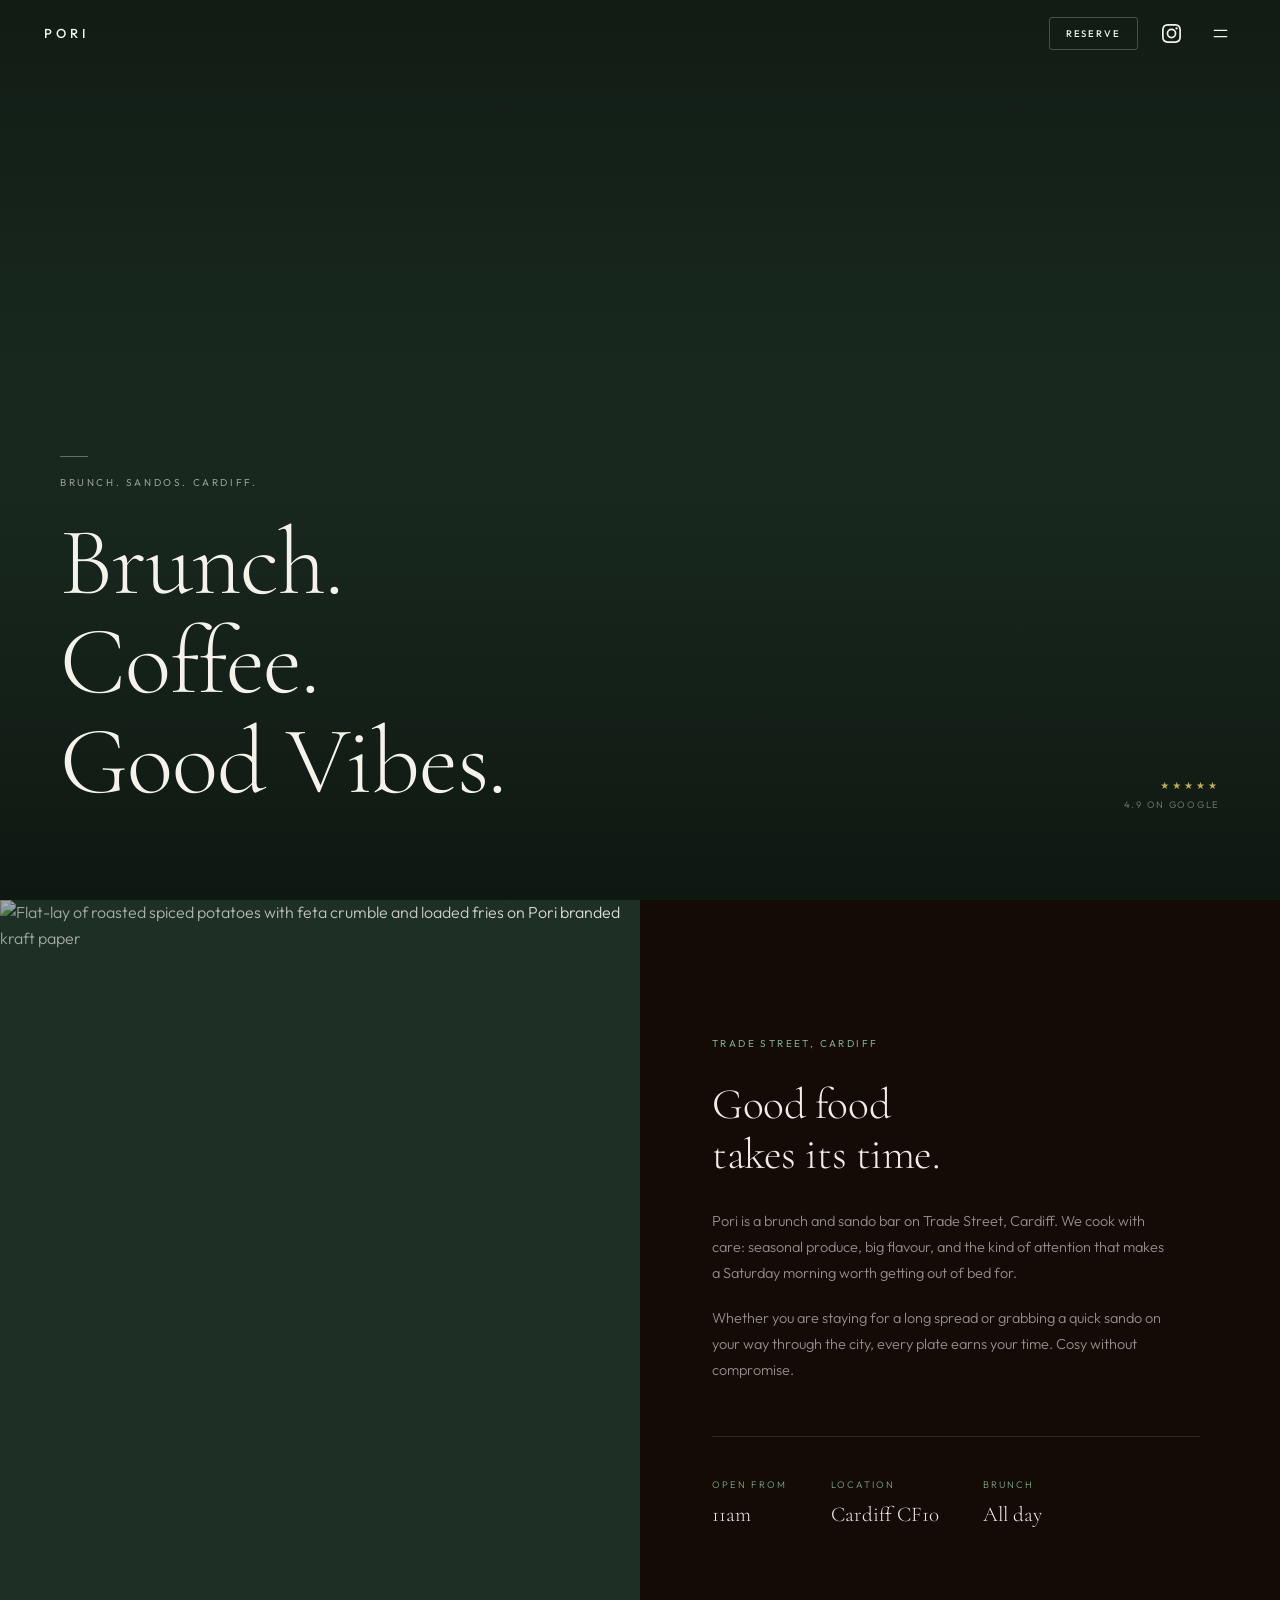
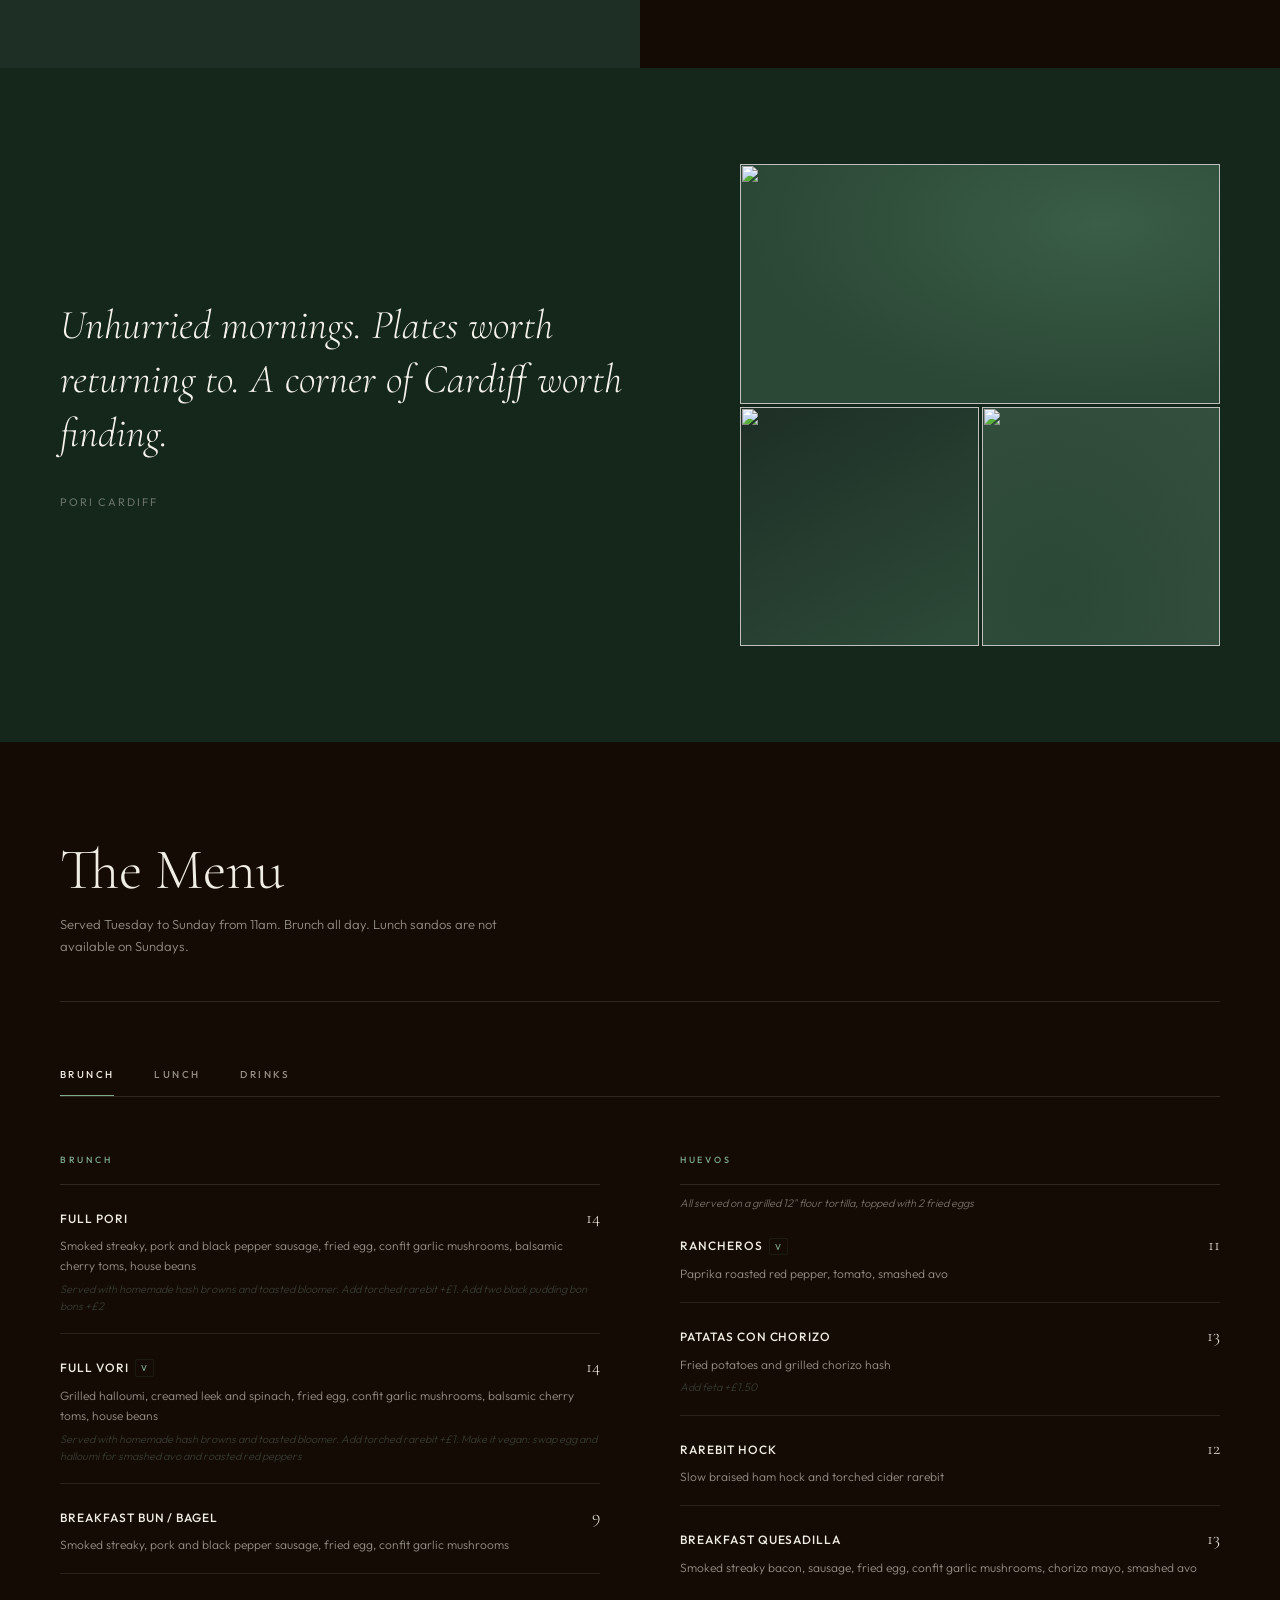
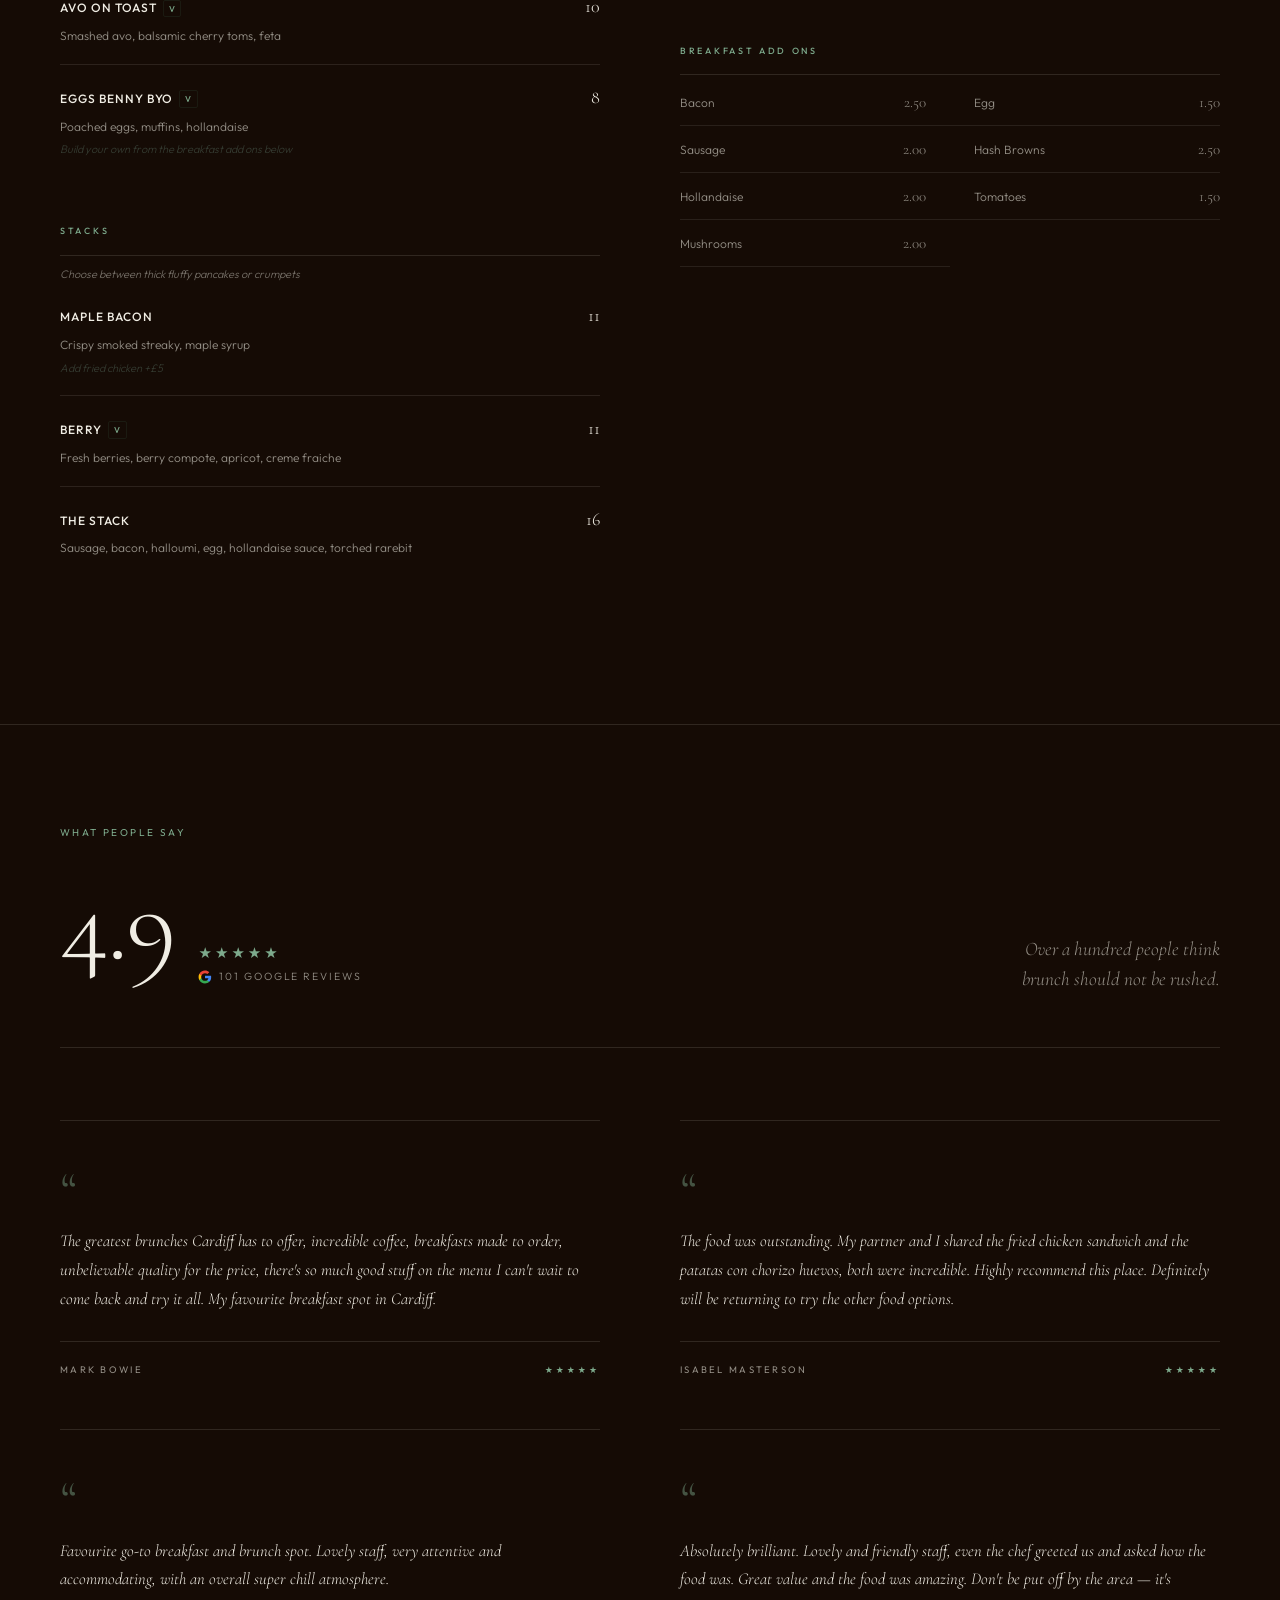
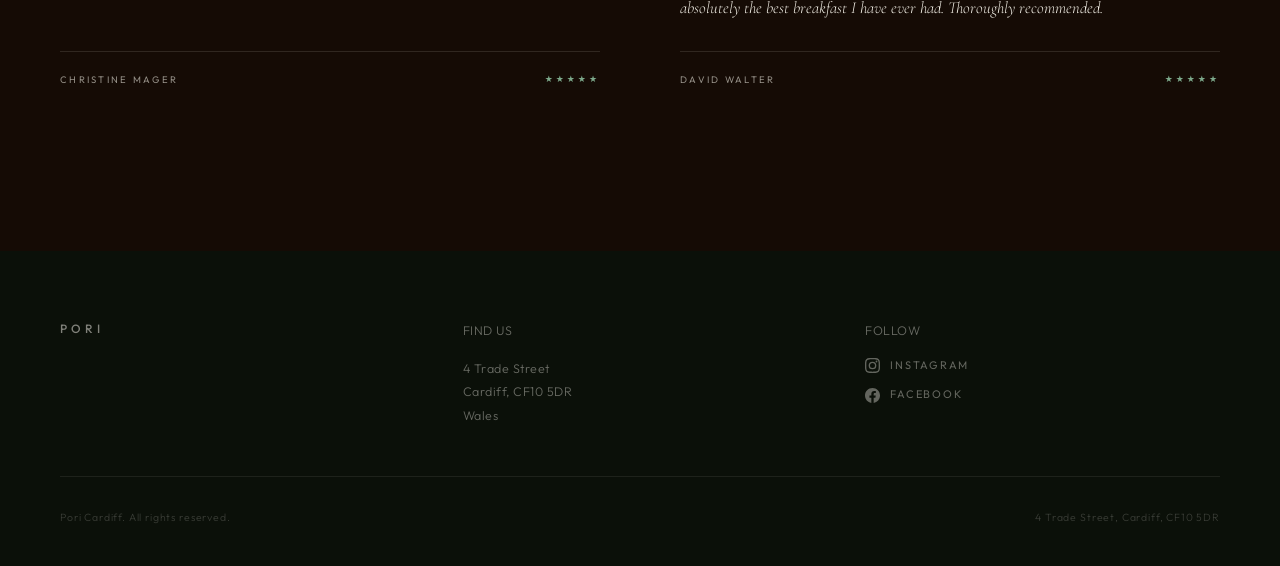
==== index.html @ 1eef8a24 "Add files via upload" ====
<!DOCTYPE html>
<html lang="en-GB">
<head>
  <meta charset="UTF-8">
  <meta name="viewport" content="width=device-width, initial-scale=1.0">
  <meta name="description" content="Pori Cardiff. Brunch and sando bar at 4 Trade Street, Cardiff. Open Tuesday to Sunday from 11am.">
  <title>Pori Cardiff</title>

  <link rel="preconnect" href="https://fonts.googleapis.com">
  <link rel="preconnect" href="https://fonts.gstatic.com" crossorigin>
  <link href="https://fonts.googleapis.com/css2?family=Cormorant+Garamond:ital,wght@0,300;0,400;0,500;1,300;1,400&family=Outfit:wght@300;400;500&display=swap" rel="stylesheet">

  <style>
    /* ====================================================
       DESIGN DIALS: VARIANCE=7 | MOTION=5 | DENSITY=3
       PALETTE: Forest family (deep sage green + bone off-white)
       SERIF: Cormorant Garamond — justified, brief explicitly
              requires elegant serif for heritage restaurant identity
       NO em-dashes anywhere on this page (skill rule 9.G)
    ==================================================== */

    :root {
      --c-bg:           #150b05;
      --c-bg-deeper:    #110804;
      --c-green-deep:   #1e2f26;
      --c-green-mid:    #7daa8c;
      --c-green-light:  #9ec0aa;
      --c-text:         #f0ede4;
      --c-text-muted:   rgba(240, 237, 228, 0.58);
      --c-off-white:    #f5f2eb;
      --c-border:       rgba(240, 237, 228, 0.12);

      --font-serif: 'Cormorant Garamond', 'Georgia', serif;
      --font-sans:  'Outfit', system-ui, sans-serif;

      --radius-sm: 3px;

      --ease-base: 0.45s cubic-bezier(0.25, 0.1, 0.25, 1);
      --ease-slow: 0.9s cubic-bezier(0.25, 0.1, 0.25, 1);
    }

    /* ====================================================
       RESET
    ==================================================== */
    *, *::before, *::after { box-sizing: border-box; margin: 0; padding: 0; }
    html { scroll-behavior: smooth; font-size: 16px; -webkit-text-size-adjust: 100%; }
    body {
      background-color: var(--c-bg);
      background-image:
        linear-gradient(rgba(10, 6, 3, 0.72), rgba(10, 6, 3, 0.72)),
        url('images/wood-bg-2.jpg');
      background-size: cover;
      background-attachment: fixed;
      background-position: center center;
      color: var(--c-text);
      font-family: var(--font-sans);
      font-weight: 300;
      line-height: 1.6;
      overflow-x: hidden;
    }
    img { display: block; max-width: 100%; height: auto; }
    a { text-decoration: none; }
    button { cursor: pointer; }

    /* ====================================================
       LOADING SCREEN
    ==================================================== */
    #loader {
      position: fixed;
      inset: 0;
      z-index: 9999;
      background: #080e0a;
      display: flex;
      flex-direction: column;
      align-items: center;
      justify-content: center;
      gap: 28px;
      transition: opacity 0.4s ease, visibility 0.4s ease;
    }
    #loader.out {
      opacity: 0;
      visibility: hidden;
      pointer-events: none;
    }
    .loader-wordmark {
      font-family: var(--font-sans);
      font-size: 11px;
      font-weight: 400;
      letter-spacing: 0.36em;
      text-transform: uppercase;
      color: rgba(245, 242, 235, 0.35);
    }
    /* Salt grinder loader */
    .loader-svg {
      width: 110px;
      height: 150px;
      overflow: visible;
    }
    #grinder-g {
      transform-origin: 28px 138px;
      animation: grinder-tilt 0.6s ease-in-out forwards;
    }
    @keyframes grinder-tilt {
      from { transform: rotate(0deg); }
      to   { transform: rotate(38deg); }
    }
    .grain { opacity: 0; }
    .g1 { animation: grain-fall 1.0s ease-in 0.55s forwards; }
    .g2 { animation: grain-fall 1.15s ease-in 0.68s forwards; }
    .g3 { animation: grain-fall 0.9s ease-in 0.62s forwards; }
    .g4 { animation: grain-fall 1.1s ease-in 0.76s forwards; }
    .g5 { animation: grain-fall 1.0s ease-in 0.72s forwards; }
    .g6 { animation: grain-fall 1.2s ease-in 0.64s forwards; }
    .g7 { animation: grain-fall 0.95s ease-in 0.80s forwards; }
    @keyframes grain-fall {
      0%   { opacity: 0;    transform: translateY(0); }
      18%  { opacity: 0.92; }
      75%  { opacity: 0.55; transform: translateY(54px); }
      100% { opacity: 0;    transform: translateY(70px); }
    }
    @media (prefers-reduced-motion: reduce) {
      #grinder-g { animation: none; }
      .grain { animation: none !important; }
    }

    /* ====================================================
       NAVIGATION
    ==================================================== */
    .nav {
      position: fixed;
      inset: 0 0 auto 0;
      z-index: 200;
      display: flex;
      align-items: center;
      justify-content: space-between;
      padding: 0 44px;
      height: 68px;
      transition: background var(--ease-base), border-color var(--ease-base);
      border-bottom: 1px solid transparent;
    }
    .nav.scrolled {
      background: rgba(14, 8, 3, 0.96);
      backdrop-filter: blur(14px);
      -webkit-backdrop-filter: blur(14px);
      border-bottom-color: rgba(240, 237, 228, 0.10);
    }
    .nav-logo img {
      height: 40px;
      width: auto;
    }
    .nav-logo-text {
      font-family: var(--font-sans);
      font-size: 13px;
      font-weight: 500;
      letter-spacing: 0.32em;
      text-transform: uppercase;
      color: var(--c-off-white);
      transition: color var(--ease-base);
      display: none;
    }
    .nav.scrolled .nav-logo-text { color: var(--c-text); }

    .nav-right {
      display: flex;
      align-items: center;
      gap: 18px;
    }

    /* Reserve link — hidden on hero, revealed on scroll */
    .nav-reserve-link {
      font-family: var(--font-sans);
      font-size: 9.5px;
      font-weight: 500;
      letter-spacing: 0.20em;
      text-transform: uppercase;
      color: var(--c-off-white);
      border: 1px solid rgba(240, 237, 228, 0.25);
      border-radius: var(--radius-sm);
      padding: 8px 16px;
      opacity: 0;
      pointer-events: none;
      transition: opacity var(--ease-base), background var(--ease-base);
      white-space: nowrap;
    }
    .nav.scrolled .nav-reserve-link {
      opacity: 1;
      pointer-events: auto;
    }
    .nav-reserve-link:hover { background: rgba(240, 237, 228, 0.08); }

    .nav-btn {
      background: none;
      border: none;
      padding: 6px;
      color: var(--c-off-white);
      display: flex;
      align-items: center;
      justify-content: center;
      transition: opacity var(--ease-base), color var(--ease-base);
      line-height: 1;
    }
    .nav.scrolled .nav-btn { color: var(--c-off-white); }
    .nav-btn:hover { opacity: 0.55; }
    .nav-btn svg {
      width: 19px;
      height: 19px;
      stroke: currentColor;
      fill: none;
      stroke-width: 1.4;
      stroke-linecap: round;
      stroke-linejoin: round;
    }
    .nav-btn.ig svg { stroke: none; fill: currentColor; }

    /* ====================================================
       HERO
    ==================================================== */
    .hero {
      position: relative;
      min-height: 100dvh;
      display: flex;
      align-items: flex-end;
      padding: 0 60px 88px;
      overflow: hidden;
    }
    .hero-bg {
      position: absolute;
      inset: 0;
      background-image: url('images/pori-quesadilla.jpg');
      background-size: cover;
      background-position: center 40%;
      background-repeat: no-repeat;
      background-color: #1a2a20;
    }
    .hero-bg::after {
      content: '';
      position: absolute;
      inset: 0;
      background:
        linear-gradient(to bottom,
          rgba(8, 14, 10, 0.52) 0%,
          rgba(8, 14, 10, 0.08) 40%,
          rgba(8, 14, 10, 0.08) 55%,
          rgba(8, 14, 10, 0.65) 100%
        );
    }
    .hero-content {
      position: relative;
      z-index: 2;
      max-width: 560px;
    }
    .hero-eyebrow {
      display: block;
      font-family: var(--font-sans);
      font-size: 10px;
      font-weight: 400;
      letter-spacing: 0.26em;
      text-transform: uppercase;
      color: rgba(245, 242, 235, 0.58);
      margin-bottom: 22px;
    }
    .hero-eyebrow::before {
      content: '';
      display: block;
      width: 28px;
      height: 1px;
      background: rgba(245, 242, 235, 0.35);
      margin-bottom: 18px;
    }
    .hero-headline {
      font-family: var(--font-serif);
      font-weight: 300;
      font-size: clamp(54px, 7.5vw, 96px);
      line-height: 1.04;
      letter-spacing: -0.01em;
      color: #f5f2eb;
    }

    /* Trust badge — bottom-right of hero, opposite the headline */
    .hero-trust {
      position: absolute;
      bottom: 88px;
      right: 60px;
      z-index: 2;
      text-align: right;
    }
    .hero-trust-stars {
      display: block;
      color: rgba(255, 220, 110, 0.75);
      font-size: 10px;
      letter-spacing: 3px;
      line-height: 1;
      margin-bottom: 6px;
    }
    .hero-trust-label {
      display: block;
      font-family: var(--font-sans);
      font-size: 9.5px;
      font-weight: 400;
      letter-spacing: 0.18em;
      text-transform: uppercase;
      color: rgba(245, 242, 235, 0.38);
    }

    /* ====================================================
       BRAND STORY
    ==================================================== */
    .story {
      display: grid;
      grid-template-columns: 1fr 1fr;
      min-height: 80vh;
    }
    .story-img-wrap {
      overflow: hidden;
      position: relative;
      background: var(--c-green-deep);
      min-height: 480px;
    }
    .story-img-wrap::after {
      content: '';
      position: absolute;
      inset: 0;
      background: linear-gradient(
        135deg,
        rgba(30, 47, 38, 0.40) 0%,
        transparent 55%,
        rgba(30, 47, 38, 0.15) 100%
      );
      pointer-events: none;
    }
    .story-img-wrap img {
      width: 100%;
      height: 100%;
      object-fit: cover;
      object-position: center;
      transition: transform 1.1s cubic-bezier(0.25, 0.1, 0.25, 1);
    }
    .story-img-wrap:hover img { transform: scale(1.03); }
    .story-text {
      display: flex;
      flex-direction: column;
      justify-content: center;
      padding: 80px 80px 80px 72px;
      background: transparent;
    }
    .eyebrow {
      font-family: var(--font-sans);
      font-size: 10px;
      font-weight: 400;
      letter-spacing: 0.24em;
      text-transform: uppercase;
      color: var(--c-green-mid);
      margin-bottom: 28px;
    }
    .story-heading {
      font-family: var(--font-serif);
      font-weight: 300;
      font-size: clamp(36px, 3.4vw, 52px);
      line-height: 1.14;
      letter-spacing: -0.01em;
      color: var(--c-text);
      margin-bottom: 28px;
    }
    .story-body {
      font-family: var(--font-sans);
      font-size: 14.5px;
      font-weight: 300;
      line-height: 1.82;
      color: var(--c-text-muted);
      max-width: 46ch;
    }
    .story-body + .story-body { margin-top: 18px; }
    .story-meta {
      display: flex;
      gap: 44px;
      margin-top: 52px;
      padding-top: 40px;
      border-top: 1px solid var(--c-border);
    }
    .meta-item { display: flex; flex-direction: column; gap: 6px; }
    .meta-label {
      font-family: var(--font-sans);
      font-size: 9.5px;
      letter-spacing: 0.22em;
      text-transform: uppercase;
      color: var(--c-green-mid);
    }
    .meta-value {
      font-family: var(--font-serif);
      font-size: 21px;
      font-weight: 300;
      color: var(--c-text);
    }

    /* ====================================================
       MANIFESTO STRIP
    ==================================================== */
    .manifesto {
      background-color: #1a2e22;
      background-image:
        linear-gradient(rgba(20, 38, 26, 0.86), rgba(20, 38, 26, 0.86)),
        url('images/wood-bg-3.jpg');
      background-size: cover;
      background-position: center;
      padding: 96px 60px;
      display: grid;
      grid-template-columns: 5fr 4fr;
      align-items: center;
      gap: 80px;
    }
    .manifesto-quote {
      font-family: var(--font-serif);
      font-weight: 300;
      font-style: italic;
      font-size: clamp(28px, 3.2vw, 46px);
      line-height: 1.32;
      color: var(--c-off-white);
      padding-bottom: 6px;
    }
    .manifesto-attr {
      margin-top: 28px;
      font-family: var(--font-sans);
      font-size: 11px;
      font-weight: 400;
      letter-spacing: 0.18em;
      text-transform: uppercase;
      color: rgba(245, 242, 235, 0.38);
    }
    .manifesto-tiles {
      display: grid;
      grid-template-columns: 1fr 1fr;
      grid-template-rows: auto auto;
      gap: 3px;
    }
    .tile { aspect-ratio: 1 / 1; overflow: hidden; }
    .tile:first-child { grid-column: 1 / -1; aspect-ratio: 2 / 1; }
    .tile-green-a { background: radial-gradient(ellipse at 75% 25%, #3a5e47 0%, #2b4735 70%); }
    .tile-green-b { background: linear-gradient(150deg, #1e2f26 0%, #2d4a38 100%); }
    .tile-green-c { background: radial-gradient(ellipse at 30% 80%, #2b4735 0%, #344f3d 100%); }
    .tile img { width: 100%; height: 100%; object-fit: cover; display: block; }

    /* ====================================================
       MENU SECTION
    ==================================================== */
    .menu-section {
      padding: 100px 60px;
      background: var(--c-bg);
    }
    .menu-inner {
      max-width: 1200px;
      margin: 0 auto;
    }
    .menu-top {
      margin-bottom: 52px;
      padding-bottom: 44px;
      border-bottom: 1px solid var(--c-border);
    }
    .menu-heading {
      font-family: var(--font-serif);
      font-weight: 300;
      font-size: clamp(40px, 4.5vw, 64px);
      line-height: 1.0;
      color: var(--c-text);
      margin-bottom: 14px;
    }
    .menu-sub {
      font-family: var(--font-sans);
      font-size: 13px;
      font-weight: 300;
      line-height: 1.7;
      color: var(--c-text-muted);
      max-width: 52ch;
    }

    /* Tab navigation */
    .menu-tabs {
      display: flex;
      gap: 0;
      border-bottom: 1px solid var(--c-border);
      margin-bottom: 56px;
      overflow-x: auto;
      -webkit-overflow-scrolling: touch;
    }
    .menu-tab {
      background: none;
      border: none;
      border-bottom: 2px solid transparent;
      margin-bottom: -1px;
      padding: 14px 0;
      margin-right: 40px;
      font-family: var(--font-sans);
      font-size: 10px;
      font-weight: 500;
      letter-spacing: 0.24em;
      text-transform: uppercase;
      color: var(--c-text-muted);
      cursor: pointer;
      transition: color 0.3s ease, border-color 0.3s ease;
      white-space: nowrap;
      flex-shrink: 0;
    }
    .menu-tab:hover { color: var(--c-text); }
    .menu-tab.active {
      color: var(--c-text);
      border-bottom-color: var(--c-green-mid);
    }
    .menu-panel { display: none; }
    .menu-panel.active { display: block; }

    /* Two-column layout for brunch and lunch panels */
    .menu-grid {
      display: grid;
      grid-template-columns: 1fr 1fr;
      gap: 0 80px;
    }

    /* Category block */
    .menu-cat { padding-bottom: 48px; }
    .menu-cat-label {
      font-family: var(--font-sans);
      font-size: 9px;
      font-weight: 500;
      letter-spacing: 0.30em;
      text-transform: uppercase;
      color: var(--c-green-mid);
      padding-bottom: 16px;
      border-bottom: 1px solid var(--c-border);
      display: block;
    }
    .menu-cat-note {
      font-family: var(--font-sans);
      font-size: 11px;
      font-weight: 300;
      font-style: italic;
      line-height: 1.6;
      color: var(--c-text-muted);
      margin-top: 10px;
      opacity: 0.75;
    }

    /* Individual menu item */
    .menu-item {
      padding: 18px 0;
      border-bottom: 1px solid rgba(240, 237, 228, 0.10);
    }
    .menu-item:last-child { border-bottom: none; }
    .menu-item-row {
      display: flex;
      justify-content: space-between;
      align-items: baseline;
      gap: 12px;
      margin-bottom: 5px;
    }
    .menu-item-name {
      font-family: var(--font-sans);
      font-size: 12px;
      font-weight: 500;
      letter-spacing: 0.08em;
      text-transform: uppercase;
      color: var(--c-text);
    }
    .menu-item-price {
      font-family: var(--font-serif);
      font-size: 18px;
      font-weight: 300;
      color: var(--c-text);
      flex-shrink: 0;
    }
    .menu-item-desc {
      font-family: var(--font-sans);
      font-size: 12px;
      font-weight: 300;
      line-height: 1.65;
      color: var(--c-text-muted);
    }
    .menu-item-note {
      margin-top: 5px;
      font-family: var(--font-sans);
      font-size: 11px;
      font-style: italic;
      color: rgba(74, 92, 80, 0.58);
      line-height: 1.55;
    }

    /* Dietary tags */
    .diet {
      display: inline-block;
      font-family: var(--font-sans);
      font-size: 8.5px;
      font-weight: 500;
      letter-spacing: 0.10em;
      text-transform: uppercase;
      color: var(--c-green-mid);
      border: 1px solid rgba(43, 71, 53, 0.28);
      border-radius: 2px;
      padding: 1px 5px;
      margin-left: 6px;
      vertical-align: middle;
      position: relative;
      top: -1px;
    }

    /* Add-ons grid */
    .addons-grid {
      display: grid;
      grid-template-columns: 1fr 1fr;
      gap: 0;
      padding-top: 4px;
    }
    .addon-row {
      display: flex;
      justify-content: space-between;
      align-items: baseline;
      padding: 11px 0;
      border-bottom: 1px solid rgba(240, 237, 228, 0.09);
      gap: 8px;
    }
    .addon-row:nth-child(odd) { padding-right: 24px; }
    .addon-row:nth-child(even) { padding-left: 24px; }
    .addon-name {
      font-family: var(--font-sans);
      font-size: 12px;
      font-weight: 300;
      color: var(--c-text-muted);
    }
    .addon-price {
      font-family: var(--font-serif);
      font-size: 15px;
      font-weight: 300;
      color: var(--c-text-muted);
      flex-shrink: 0;
    }

    /* Drinks grid: three columns */
    .drinks-grid {
      display: grid;
      grid-template-columns: 1fr 1fr 1fr;
      gap: 0 80px;
    }
    .drinks-cat { padding-bottom: 40px; }
    .drink-item {
      display: flex;
      justify-content: space-between;
      align-items: baseline;
      padding: 12px 0;
      border-bottom: 1px solid rgba(240, 237, 228, 0.09);
      gap: 8px;
    }
    .drink-item:last-child { border-bottom: none; }
    .drink-name {
      font-family: var(--font-sans);
      font-size: 13px;
      font-weight: 300;
      color: var(--c-text-muted);
    }
    .drink-price {
      font-family: var(--font-serif);
      font-size: 17px;
      font-weight: 300;
      color: var(--c-text);
      flex-shrink: 0;
    }

    /* ====================================================
       PRE-ORDER SECTION (FRONT-END DEMO ONLY)
       No backend, no payment. For design pitch only.
    ==================================================== */
    .preorder {
      padding: 100px 60px;
      background: var(--c-bg-deeper);
    }
    .preorder-inner {
      max-width: 1200px;
      margin: 0 auto;
    }
    .preorder-top {
      margin-bottom: 52px;
      padding-bottom: 44px;
      border-bottom: 1px solid var(--c-border);
    }
    .preorder-heading {
      font-family: var(--font-serif);
      font-weight: 300;
      font-size: clamp(36px, 4vw, 56px);
      line-height: 1.0;
      color: var(--c-text);
      margin-bottom: 12px;
    }
    .preorder-sub {
      font-family: var(--font-sans);
      font-size: 13px;
      font-weight: 300;
      line-height: 1.7;
      color: var(--c-text-muted);
      max-width: 52ch;
      margin-bottom: 8px;
    }
    .preorder-demo-tag {
      font-family: var(--font-sans);
      font-size: 9.5px;
      font-weight: 400;
      letter-spacing: 0.16em;
      text-transform: uppercase;
      color: rgba(240, 237, 228, 0.22);
    }

    .preorder-layout {
      display: grid;
      grid-template-columns: 1fr 320px;
      gap: 56px;
      align-items: start;
    }

    /* Pre-order item sections */
    .po-section { margin-bottom: 40px; }
    .po-section-label {
      font-family: var(--font-sans);
      font-size: 9px;
      font-weight: 500;
      letter-spacing: 0.30em;
      text-transform: uppercase;
      color: var(--c-green-mid);
      padding-bottom: 16px;
      border-bottom: 1px solid var(--c-border);
      display: block;
    }
    .po-grid {
      display: grid;
      grid-template-columns: 1fr 1fr;
    }
    .po-item {
      display: flex;
      align-items: center;
      justify-content: space-between;
      padding: 16px 0;
      border-bottom: 1px solid rgba(240, 237, 228, 0.10);
      gap: 14px;
    }
    .po-item:nth-child(odd) {
      padding-right: 28px;
      border-right: 1px solid rgba(240, 237, 228, 0.07);
    }
    .po-item:nth-child(even) { padding-left: 28px; }
    .po-item-info { flex: 1; min-width: 0; }
    .po-item-row {
      display: flex;
      align-items: baseline;
      justify-content: space-between;
      gap: 8px;
      margin-bottom: 3px;
    }
    .po-item-name {
      font-family: var(--font-sans);
      font-size: 11.5px;
      font-weight: 500;
      letter-spacing: 0.07em;
      text-transform: uppercase;
      color: var(--c-text);
    }
    .po-item-price {
      font-family: var(--font-serif);
      font-size: 17px;
      font-weight: 300;
      color: var(--c-text);
      flex-shrink: 0;
    }
    .po-item-desc {
      font-family: var(--font-sans);
      font-size: 11px;
      font-weight: 300;
      line-height: 1.55;
      color: var(--c-text-muted);
    }
    .po-btn-add {
      width: 30px;
      height: 30px;
      border-radius: 50%;
      border: 1.5px solid rgba(240, 237, 228, 0.28);
      background: none;
      display: flex;
      align-items: center;
      justify-content: center;
      font-family: var(--font-sans);
      font-size: 20px;
      font-weight: 300;
      color: var(--c-text-muted);
      cursor: pointer;
      flex-shrink: 0;
      transition: background var(--ease-base), border-color var(--ease-base), color var(--ease-base);
      line-height: 1;
      padding-bottom: 1px;
    }
    .po-btn-add:hover {
      background: var(--c-green-deep);
      border-color: var(--c-green-deep);
      color: var(--c-off-white);
    }
    .po-btn-add.has-qty {
      background: var(--c-green-deep);
      border-color: var(--c-green-deep);
      color: var(--c-off-white);
      font-size: 12px;
      font-weight: 500;
      padding-bottom: 0;
    }

    /* Order summary sidebar */
    .order-summary {
      position: sticky;
      top: 84px;
      background: var(--c-green-deep);
      border-radius: var(--radius-sm);
      padding: 32px 28px;
    }
    .order-title {
      font-family: var(--font-sans);
      font-size: 9.5px;
      font-weight: 500;
      letter-spacing: 0.24em;
      text-transform: uppercase;
      color: rgba(245, 242, 235, 0.38);
      margin-bottom: 22px;
    }
    .order-empty {
      font-family: var(--font-sans);
      font-size: 13px;
      font-weight: 300;
      color: rgba(245, 242, 235, 0.25);
      font-style: italic;
      padding: 20px 0;
      text-align: center;
    }
    .order-lines { min-height: 40px; }
    .order-line {
      display: flex;
      align-items: baseline;
      gap: 8px;
      padding: 10px 0;
      border-bottom: 1px solid rgba(245, 242, 235, 0.07);
    }
    .order-line-name {
      font-family: var(--font-sans);
      font-size: 11.5px;
      font-weight: 300;
      color: rgba(245, 242, 235, 0.65);
      flex: 1;
      overflow: hidden;
      text-overflow: ellipsis;
      white-space: nowrap;
    }
    .order-line-qty {
      font-family: var(--font-sans);
      font-size: 10.5px;
      font-weight: 300;
      color: rgba(245, 242, 235, 0.32);
      flex-shrink: 0;
    }
    .order-line-price {
      font-family: var(--font-serif);
      font-size: 16px;
      font-weight: 300;
      color: rgba(245, 242, 235, 0.65);
      flex-shrink: 0;
    }
    .order-line-remove {
      background: none;
      border: none;
      cursor: pointer;
      color: rgba(245, 242, 235, 0.20);
      font-size: 18px;
      font-weight: 300;
      line-height: 1;
      padding: 0;
      transition: color var(--ease-base);
      flex-shrink: 0;
    }
    .order-line-remove:hover { color: rgba(245, 242, 235, 0.50); }
    .order-total-row {
      display: flex;
      justify-content: space-between;
      align-items: baseline;
      padding: 18px 0 0;
      margin-top: 10px;
      border-top: 1px solid rgba(245, 242, 235, 0.12);
      font-family: var(--font-sans);
      font-size: 9.5px;
      font-weight: 500;
      letter-spacing: 0.20em;
      text-transform: uppercase;
      color: rgba(245, 242, 235, 0.40);
    }
    #order-total {
      font-family: var(--font-serif);
      font-size: 26px;
      font-weight: 300;
      letter-spacing: 0;
      text-transform: none;
      color: var(--c-off-white);
    }
    .po-form {
      margin-top: 20px;
      padding-top: 18px;
      border-top: 1px solid rgba(245, 242, 235, 0.12);
    }
    .po-f-group {
      margin-bottom: 12px;
    }
    .po-f-group:last-child { margin-bottom: 0; }
    .po-f-label {
      display: block;
      font-family: var(--font-sans);
      font-size: 8.5px;
      font-weight: 500;
      letter-spacing: 0.20em;
      text-transform: uppercase;
      color: rgba(245, 242, 235, 0.35);
      margin-bottom: 6px;
    }
    .po-f-input {
      width: 100%;
      box-sizing: border-box;
      background: rgba(245, 242, 235, 0.07);
      border: 1px solid rgba(245, 242, 235, 0.14);
      border-radius: 4px;
      padding: 10px 12px;
      font-family: var(--font-sans);
      font-size: 13px;
      font-weight: 300;
      color: rgba(245, 242, 235, 0.80);
      outline: none;
      transition: border-color var(--ease-base), background var(--ease-base);
    }
    .po-f-input::placeholder { color: rgba(245, 242, 235, 0.22); }
    .po-f-input:focus {
      border-color: rgba(245, 242, 235, 0.32);
      background: rgba(245, 242, 235, 0.11);
    }
    .btn-preorder {
      width: 100%;
      margin-top: 20px;
      background: var(--c-off-white);
      color: var(--c-green-deep);
      border: none;
      border-radius: var(--radius-sm);
      padding: 16px 24px;
      font-family: var(--font-sans);
      font-size: 10px;
      font-weight: 500;
      letter-spacing: 0.22em;
      text-transform: uppercase;
      transition: background var(--ease-base), opacity var(--ease-base);
    }
    .btn-preorder:disabled { opacity: 0.28; cursor: not-allowed; }
    .btn-preorder:not(:disabled):hover { background: #e6e3da; }
    .preorder-caveat {
      margin-top: 12px;
      font-family: var(--font-sans);
      font-size: 10px;
      color: rgba(245, 242, 235, 0.18);
      text-align: center;
      letter-spacing: 0.06em;
    }
    .order-confirm {
      padding: 12px 0;
    }
    .order-confirm-title {
      font-family: var(--font-serif);
      font-size: 30px;
      font-weight: 300;
      color: var(--c-off-white);
      line-height: 1.1;
      margin-bottom: 14px;
    }
    .order-confirm-body {
      font-family: var(--font-sans);
      font-size: 13px;
      font-weight: 300;
      line-height: 1.7;
      color: rgba(245, 242, 235, 0.42);
    }

    /* ====================================================
       RESERVE A TABLE (FRONT-END DEMO ONLY)
       Visual UI for pitch — no live booking backend.
    ==================================================== */
    .reserve {
      padding: 112px 60px;
      background: var(--c-green-deep);
      display: grid;
      grid-template-columns: 1fr 1fr;
      align-items: start;
      gap: 80px;
    }
    .reserve-header {
      position: sticky;
      top: 88px;
    }
    .reserve-eyebrow {
      font-family: var(--font-sans);
      font-size: 10px;
      font-weight: 400;
      letter-spacing: 0.24em;
      text-transform: uppercase;
      color: rgba(245, 242, 235, 0.38);
      margin-bottom: 22px;
    }
    .reserve-heading {
      font-family: var(--font-serif);
      font-weight: 300;
      font-size: clamp(36px, 4vw, 56px);
      line-height: 1.08;
      color: var(--c-off-white);
      margin-bottom: 22px;
    }
    .reserve-sub {
      font-family: var(--font-sans);
      font-size: 14px;
      font-weight: 300;
      line-height: 1.75;
      color: rgba(245, 242, 235, 0.50);
      max-width: 36ch;
    }
    .reserve-note {
      margin-top: 48px;
      padding-top: 36px;
      border-top: 1px solid rgba(245, 242, 235, 0.10);
    }
    .reserve-note p {
      font-family: var(--font-sans);
      font-size: 12px;
      line-height: 1.8;
      color: rgba(245, 242, 235, 0.35);
      letter-spacing: 0.03em;
    }
    .reserve-note a {
      color: rgba(245, 242, 235, 0.62);
      border-bottom: 1px solid rgba(245, 242, 235, 0.20);
      transition: color var(--ease-base), border-color var(--ease-base);
    }
    .reserve-note a:hover {
      color: var(--c-off-white);
      border-color: rgba(245, 242, 235, 0.45);
    }

    /* Booking form */
    .booking-form {
      background: rgba(245, 242, 235, 0.04);
      border: 1px solid rgba(245, 242, 235, 0.10);
      border-radius: var(--radius-sm);
      padding: 48px;
    }
    .f-group { margin-bottom: 24px; }
    .f-row { display: grid; grid-template-columns: 1fr 1fr; gap: 16px; }
    .f-label {
      display: block;
      font-family: var(--font-sans);
      font-size: 9.5px;
      font-weight: 400;
      letter-spacing: 0.22em;
      text-transform: uppercase;
      color: rgba(245, 242, 235, 0.48);
      margin-bottom: 9px;
    }
    .f-input,
    .f-select {
      width: 100%;
      background: rgba(245, 242, 235, 0.06);
      border: 1px solid rgba(245, 242, 235, 0.14);
      border-radius: var(--radius-sm);
      padding: 13px 15px;
      font-family: var(--font-sans);
      font-size: 14px;
      font-weight: 300;
      color: var(--c-off-white);
      outline: none;
      transition: border-color var(--ease-base), background var(--ease-base);
      -webkit-appearance: none;
      appearance: none;
    }
    .f-input::placeholder { color: rgba(245, 242, 235, 0.22); }
    .f-input:focus,
    .f-select:focus {
      border-color: rgba(245, 242, 235, 0.40);
      background: rgba(245, 242, 235, 0.09);
    }
    .f-select {
      background-image: url("data:image/svg+xml,%3Csvg xmlns='http://www.w3.org/2000/svg' viewBox='0 0 12 7'%3E%3Cpath d='M1 1l5 5 5-5' stroke='rgba(245,242,235,0.3)' stroke-width='1.4' fill='none' stroke-linecap='round' stroke-linejoin='round'/%3E%3C/svg%3E");
      background-repeat: no-repeat;
      background-position: right 15px center;
      background-size: 11px;
      padding-right: 38px;
      cursor: pointer;
    }
    .f-select option { background: var(--c-green-deep); color: var(--c-off-white); }
    .f-divider { height: 1px; background: rgba(245, 242, 235, 0.08); margin: 28px 0; }
    .btn-book {
      width: 100%;
      background: var(--c-off-white);
      color: var(--c-green-deep);
      border: none;
      border-radius: var(--radius-sm);
      padding: 17px 28px;
      font-family: var(--font-sans);
      font-size: 10.5px;
      font-weight: 500;
      letter-spacing: 0.22em;
      text-transform: uppercase;
      transition: background var(--ease-base);
    }
    .btn-book:hover { background: #e6e3da; }
    .form-caveat {
      margin-top: 14px;
      font-family: var(--font-sans);
      font-size: 10.5px;
      color: rgba(245, 242, 235, 0.25);
      text-align: center;
      letter-spacing: 0.06em;
    }

    /* ====================================================
       FOOTER
    ==================================================== */
    .footer {
      background: #0b1009;
      padding: 68px 60px 40px;
    }
    .footer-grid {
      display: grid;
      grid-template-columns: 1fr 1fr 1fr;
      gap: 48px;
      padding-bottom: 48px;
      border-bottom: 1px solid rgba(245, 242, 235, 0.08);
    }
    .footer-logo img { height: 48px; width: auto; opacity: 0.85; }
    .footer-logo-text {
      font-family: var(--font-sans);
      font-size: 12px;
      font-weight: 500;
      letter-spacing: 0.34em;
      text-transform: uppercase;
      color: rgba(245, 242, 235, 0.5);
      display: none;
    }
    .footer-col p,
    .footer-col address {
      font-family: var(--font-sans);
      font-size: 12.5px;
      font-weight: 300;
      font-style: normal;
      line-height: 1.9;
      letter-spacing: 0.04em;
      color: rgba(245, 242, 235, 0.40);
    }
    .footer-col-label {
      font-family: var(--font-sans);
      font-size: 9.5px;
      font-weight: 400;
      letter-spacing: 0.22em;
      text-transform: uppercase;
      color: rgba(245, 242, 235, 0.24);
      margin-bottom: 14px;
    }
    .footer-social-link {
      display: flex;
      align-items: center;
      gap: 10px;
      font-family: var(--font-sans);
      font-size: 11px;
      font-weight: 400;
      letter-spacing: 0.16em;
      text-transform: uppercase;
      color: rgba(245, 242, 235, 0.38);
      margin-bottom: 12px;
      transition: color var(--ease-base);
    }
    .footer-social-link:last-child { margin-bottom: 0; }
    .footer-social-link:hover { color: rgba(245, 242, 235, 0.70); }
    .footer-social-link svg { width: 15px; height: 15px; flex-shrink: 0; fill: currentColor; }
    .footer-base {
      display: flex;
      justify-content: space-between;
      align-items: center;
      padding-top: 32px;
      flex-wrap: wrap;
      gap: 12px;
    }
    .footer-base p {
      font-family: var(--font-sans);
      font-size: 10.5px;
      color: rgba(245, 242, 235, 0.20);
      letter-spacing: 0.08em;
    }

    /* ====================================================
       FADE-IN SCROLL ANIMATIONS
    ==================================================== */
    .fade-up {
      opacity: 0;
      transform: translateY(22px);
      transition: opacity 0.85s cubic-bezier(0.25, 0.1, 0.25, 1),
                  transform 0.85s cubic-bezier(0.25, 0.1, 0.25, 1);
    }
    .fade-up.d1 { transition-delay: 0.10s; }
    .fade-up.d2 { transition-delay: 0.20s; }
    .fade-up.d3 { transition-delay: 0.32s; }
    .fade-up.visible { opacity: 1; transform: translateY(0); }

    /* ====================================================
       RESPONSIVE
    ==================================================== */
    @media (max-width: 1024px) {
      .nav { padding: 0 28px; }
      .hero { padding: 0 40px 72px; }
      .hero-trust { right: 40px; bottom: 72px; }

      .story { grid-template-columns: 1fr; }
      .story-img-wrap { min-height: 56vw; }
      .story-text { padding: 64px 40px; }

      .manifesto { grid-template-columns: 1fr; gap: 52px; padding: 72px 40px; }
      .manifesto-tiles { max-width: 360px; }

      .menu-section { padding: 80px 40px; }
      .menu-grid { grid-template-columns: 1fr; gap: 0; }
      .drinks-grid { grid-template-columns: 1fr 1fr; gap: 0 48px; }

      .preorder { padding: 80px 40px; }
      .preorder-layout { grid-template-columns: 1fr; }
      .order-summary { position: static; }

      .reserve { grid-template-columns: 1fr; padding: 80px 40px; gap: 56px; }
      .reserve-header { position: static; }

      .reviews { padding: 80px 40px 88px; }
      .reviews-kicker { flex-direction: column; align-items: flex-start; gap: 32px; }
      .reviews-kicker-note { text-align: left; }
      .reviews-grid { column-gap: 48px; }

      .footer { padding: 56px 40px 32px; }
      .footer-grid { grid-template-columns: 1fr 1fr; }
    }

    @media (max-width: 640px) {
      .nav { padding: 0 20px; height: 58px; }
      .nav-logo img { height: 34px; }
      .nav-reserve-link { display: none; }

      .hero { padding: 0 24px 64px; }
      .hero-trust { display: none; }

      .story-text { padding: 48px 24px; }
      .story-meta { flex-wrap: wrap; gap: 28px; }

      .manifesto { padding: 56px 24px; }
      .manifesto-tiles { display: none; }

      .menu-section { padding: 56px 24px; }
      .menu-grid { grid-template-columns: 1fr; }
      .drinks-grid { grid-template-columns: 1fr; }
      .addons-grid { grid-template-columns: 1fr; }
      .addon-row:nth-child(odd),
      .addon-row:nth-child(even) { padding-left: 0; padding-right: 0; }

      .preorder { padding: 56px 24px; }
      .po-grid { grid-template-columns: 1fr; }
      .po-item:nth-child(odd),
      .po-item:nth-child(even) { padding-left: 0; padding-right: 0; border-right: none; }

      .reserve { padding: 64px 24px; gap: 44px; }
      .booking-form { padding: 28px 20px; }
      .f-row { grid-template-columns: 1fr; }

      .reviews { padding: 56px 24px 64px; }
      .reviews-kicker { margin-bottom: 48px; padding-bottom: 40px; }
      .reviews-grid { grid-template-columns: 1fr; column-gap: 0; }
      .review-card { padding: 40px 0; }

      .footer { padding: 44px 24px 28px; }
      .footer-grid { grid-template-columns: 1fr; gap: 36px; }
      .footer-base { flex-direction: column; align-items: flex-start; gap: 8px; }
    }

    /* ====================================================
       REVIEWS
    ==================================================== */
    .reviews {
      padding: 100px 60px 112px;
      border-top: 1px solid var(--c-border);
    }
    .reviews-inner { max-width: 1200px; margin: 0 auto; }
    .reviews-kicker {
      display: flex;
      align-items: flex-end;
      justify-content: space-between;
      gap: 48px;
      margin-bottom: 72px;
      padding-bottom: 52px;
      border-bottom: 1px solid var(--c-border);
    }
    .reviews-score-row {
      display: flex;
      align-items: baseline;
      gap: 24px;
      margin-top: 24px;
    }
    .reviews-big-num {
      font-family: var(--font-serif);
      font-size: clamp(72px, 8.5vw, 116px);
      font-weight: 300;
      line-height: 1;
      color: var(--c-text);
      letter-spacing: -0.02em;
    }
    .reviews-score-aside {
      display: flex;
      flex-direction: column;
      gap: 8px;
      padding-bottom: 10px;
    }
    .reviews-stars {
      font-size: 15px;
      letter-spacing: 3px;
      color: var(--c-green-mid);
      line-height: 1;
    }
    .reviews-google-tag {
      display: flex;
      align-items: center;
      gap: 7px;
    }
    .reviews-google-tag span {
      font-family: var(--font-sans);
      font-size: 10.5px;
      font-weight: 300;
      letter-spacing: 0.18em;
      text-transform: uppercase;
      color: var(--c-text-muted);
    }
    .reviews-kicker-note {
      font-family: var(--font-serif);
      font-style: italic;
      font-weight: 300;
      font-size: clamp(17px, 1.5vw, 22px);
      line-height: 1.6;
      color: var(--c-text-muted);
      max-width: 26ch;
      text-align: right;
    }
    .reviews-grid {
      display: grid;
      grid-template-columns: repeat(2, 1fr);
      column-gap: 80px;
    }
    .review-card {
      padding: 52px 0;
      border-top: 1px solid var(--c-border);
      display: flex;
      flex-direction: column;
    }
    .review-openmark {
      font-family: var(--font-serif);
      font-size: 52px;
      line-height: 0.7;
      color: var(--c-green-mid);
      opacity: 0.45;
      display: block;
      margin-bottom: 18px;
    }
    .review-quote {
      font-family: var(--font-serif);
      font-style: italic;
      font-size: clamp(15px, 1.3vw, 19px);
      font-weight: 300;
      line-height: 1.72;
      color: var(--c-text);
      flex: 1;
      margin-bottom: 28px;
    }
    .review-foot {
      display: flex;
      align-items: center;
      justify-content: space-between;
      padding-top: 20px;
      border-top: 1px solid var(--c-border);
      margin-top: auto;
    }
    .review-name {
      font-family: var(--font-sans);
      font-size: 9.5px;
      font-weight: 400;
      letter-spacing: 0.24em;
      text-transform: uppercase;
      color: var(--c-text-muted);
    }
    .review-card-stars {
      font-size: 9px;
      letter-spacing: 3px;
      color: var(--c-green-mid);
    }

    /* ====================================================
       FULL-SCREEN NAV OVERLAY
    ==================================================== */
    .nav-overlay {
      position: fixed;
      inset: 0;
      z-index: 8000;
      background-color: #0a0604;
      background-image:
        linear-gradient(rgba(8, 4, 2, 0.80), rgba(8, 4, 2, 0.80)),
        url('images/wood-bg-1.jpg');
      background-size: cover;
      background-position: center;
      display: flex;
      flex-direction: column;
      justify-content: center;
      padding: 80px 60px;
      opacity: 0;
      visibility: hidden;
      transition: opacity 0.5s cubic-bezier(0.25, 0.1, 0.25, 1),
                  visibility 0.5s cubic-bezier(0.25, 0.1, 0.25, 1);
    }
    .nav-overlay.open {
      opacity: 1;
      visibility: visible;
    }
    .nav-overlay-close {
      position: absolute;
      top: 24px;
      right: 36px;
      background: none;
      border: none;
      color: rgba(240, 237, 228, 0.35);
      font-size: 28px;
      font-weight: 200;
      line-height: 1;
      padding: 8px;
      cursor: pointer;
      transition: color var(--ease-base);
    }
    .nav-overlay-close:hover { color: rgba(240, 237, 228, 0.75); }
    .nav-overlay-links {
      display: flex;
      flex-direction: column;
      gap: 4px;
    }
    .nav-overlay-link {
      font-family: var(--font-serif);
      font-size: clamp(28px, 5vw, 68px);
      font-weight: 300;
      font-style: italic;
      color: rgba(240, 237, 228, 0.80);
      letter-spacing: -0.01em;
      line-height: 1.14;
      display: inline-block;
      transition: color 0.3s ease, transform 0.3s cubic-bezier(0.25, 0.1, 0.25, 1);
    }
    .nav-overlay-link:hover {
      color: #f0ede4;
      transform: translateX(14px);
    }
    .nav-overlay-link.current { color: rgba(240, 237, 228, 0.28); pointer-events: none; }
    .nav-overlay-foot {
      position: absolute;
      bottom: 44px;
      left: 60px;
      display: flex;
      gap: 28px;
      align-items: center;
    }
    .nav-overlay-foot-text {
      font-family: var(--font-sans);
      font-size: 10px;
      font-weight: 300;
      letter-spacing: 0.14em;
      color: rgba(240, 237, 228, 0.22);
    }
    .nav-overlay-foot-link {
      font-family: var(--font-sans);
      font-size: 10px;
      font-weight: 300;
      letter-spacing: 0.14em;
      color: rgba(240, 237, 228, 0.32);
      transition: color 0.3s ease;
    }
    .nav-overlay-foot-link:hover { color: rgba(240, 237, 228, 0.65); }

    /* ====================================================
       REDUCED MOTION
    ==================================================== */
    @media (prefers-reduced-motion: reduce) {
      #loader { display: none; }
      .fade-up { opacity: 1; transform: none; transition: none; }
      .story-img-wrap img { transition: none; }
      * { animation-duration: 0.01ms !important; animation-iteration-count: 1 !important; transition-duration: 0.01ms !important; }
    }
  </style>
  <link rel="stylesheet" href="chat.css">
</head>
<body>

  <!-- ========== LOADING SCREEN ========== -->
  <div id="loader" role="status" aria-label="Loading Pori Cardiff" aria-live="polite">
    <svg class="loader-svg" viewBox="0 0 110 150" xmlns="http://www.w3.org/2000/svg" aria-hidden="true" focusable="false">
      <g id="grinder-g">
        <!-- Cross handle at top -->
        <line x1="23" y1="44" x2="33" y2="44" stroke="rgba(245,242,235,0.85)" stroke-width="1.5" stroke-linecap="round"/>
        <line x1="28" y1="39" x2="28" y2="49" stroke="rgba(245,242,235,0.85)" stroke-width="1.5" stroke-linecap="round"/>
        <!-- Cap dome -->
        <path d="M 14 62 Q 14 49 28 46 Q 42 49 42 62" stroke="rgba(245,242,235,0.85)" stroke-width="1.5" fill="none" stroke-linecap="round"/>
        <!-- Cap sides -->
        <line x1="14" y1="62" x2="14" y2="70" stroke="rgba(245,242,235,0.85)" stroke-width="1.5" stroke-linecap="round"/>
        <line x1="42" y1="62" x2="42" y2="70" stroke="rgba(245,242,235,0.85)" stroke-width="1.5" stroke-linecap="round"/>
        <!-- Grinding mechanism flange -->
        <line x1="11" y1="70" x2="45" y2="70" stroke="rgba(245,242,235,0.85)" stroke-width="1.5" stroke-linecap="round"/>
        <!-- Body -->
        <line x1="14" y1="70" x2="14" y2="128" stroke="rgba(245,242,235,0.85)" stroke-width="1.5" stroke-linecap="round"/>
        <line x1="42" y1="70" x2="42" y2="128" stroke="rgba(245,242,235,0.85)" stroke-width="1.5" stroke-linecap="round"/>
        <!-- Mid detail line -->
        <line x1="14" y1="104" x2="42" y2="104" stroke="rgba(245,242,235,0.28)" stroke-width="1" stroke-linecap="round"/>
        <!-- Base shoulder and foot -->
        <path d="M 14 128 Q 11 133 10 138 L 46 138 Q 45 133 42 128" stroke="rgba(245,242,235,0.85)" stroke-width="1.5" fill="none" stroke-linecap="round" stroke-linejoin="round"/>
      </g>
      <!-- Salt grains appear near tilted cap area (~87,65) after tilt -->
      <circle class="grain g1" cx="86" cy="64" r="2.2" fill="rgba(245,242,235,0.9)"/>
      <circle class="grain g2" cx="80" cy="70" r="1.9" fill="rgba(245,242,235,0.9)"/>
      <circle class="grain g3" cx="89" cy="68" r="2.0" fill="rgba(245,242,235,0.9)"/>
      <circle class="grain g4" cx="84" cy="74" r="1.8" fill="rgba(245,242,235,0.9)"/>
      <circle class="grain g5" cx="77" cy="72" r="2.0" fill="rgba(245,242,235,0.9)"/>
      <circle class="grain g6" cx="88" cy="76" r="1.7" fill="rgba(245,242,235,0.9)"/>
      <circle class="grain g7" cx="82" cy="66" r="1.8" fill="rgba(245,242,235,0.9)"/>
    </svg>
    <span class="loader-wordmark">Pori Cardiff</span>
  </div>

  <!-- ========== NAVIGATION ========== -->
  <nav class="nav" id="site-nav" role="navigation" aria-label="Site navigation">
    <a href="#" class="nav-logo" aria-label="Pori Cardiff - return to top">
      <img src="images/pori-logo.png" alt="Pori Cardiff" width="40" height="40" id="nav-logo-img"
           onerror="this.style.display='none';document.getElementById('nav-logo-fallback').style.display='block'">
      <span class="nav-logo-text" id="nav-logo-fallback" aria-hidden="true">Pori</span>
    </a>
    <div class="nav-right">
      <a href="reserve.html" class="nav-reserve-link" id="nav-reserve-link">Reserve</a>
      <a href="https://www.instagram.com/pori.cardiff/"
         target="_blank" rel="noopener noreferrer"
         class="nav-btn ig" aria-label="Follow Pori Cardiff on Instagram">
        <svg viewBox="0 0 24 24" xmlns="http://www.w3.org/2000/svg" aria-hidden="true" focusable="false">
          <path d="M12 2.163c3.204 0 3.584.012 4.85.07 3.252.148 4.771 1.691 4.919 4.919.058 1.265.069 1.645.069 4.849 0 3.205-.012 3.584-.069 4.849-.149 3.225-1.664 4.771-4.919 4.919-1.266.058-1.644.07-4.85.07-3.204 0-3.584-.012-4.849-.07-3.26-.149-4.771-1.699-4.919-4.92-.058-1.265-.07-1.644-.07-4.849 0-3.204.013-3.583.07-4.849.149-3.227 1.664-4.771 4.919-4.919 1.266-.057 1.645-.069 4.849-.069zM12 0C8.741 0 8.333.014 7.053.072 2.695.272.273 2.69.073 7.052.014 8.333 0 8.741 0 12c0 3.259.014 3.668.072 4.948.2 4.358 2.618 6.78 6.98 6.98C8.333 23.986 8.741 24 12 24c3.259 0 3.668-.014 4.948-.072 4.354-.2 6.782-2.618 6.979-6.98.059-1.28.073-1.689.073-4.948 0-3.259-.014-3.667-.072-4.947-.196-4.354-2.617-6.78-6.979-6.98C15.668.014 15.259 0 12 0zm0 5.838a6.162 6.162 0 100 12.324 6.162 6.162 0 000-12.324zM12 16a4 4 0 110-8 4 4 0 010 8zm6.406-11.845a1.44 1.44 0 100 2.881 1.44 1.44 0 000-2.881z"/>
        </svg>
      </a>
      <button class="nav-btn" id="menu-btn" aria-label="Open menu" aria-expanded="false">
        <svg viewBox="0 0 24 24" xmlns="http://www.w3.org/2000/svg" aria-hidden="true" focusable="false">
          <line x1="4" y1="8" x2="20" y2="8"/>
          <line x1="4" y1="16" x2="20" y2="16"/>
        </svg>
      </button>
    </div>
  </nav>

  <!-- ========== NAV OVERLAY ========== -->
  <div class="nav-overlay" id="nav-overlay" role="dialog" aria-label="Site navigation" aria-hidden="true">
    <button class="nav-overlay-close" id="nav-overlay-close" aria-label="Close menu">&times;</button>
    <nav class="nav-overlay-links" aria-label="Pages">
      <a href="index.html"      class="nav-overlay-link current">Home</a>
      <a href="our-story.html"  class="nav-overlay-link">Our Story</a>
      <a href="gallery.html"    class="nav-overlay-link">Gallery</a>
      <a href="find-us.html"    class="nav-overlay-link">Find Us</a>
      <a href="contact.html"    class="nav-overlay-link">Contact</a>
      <a href="dietary.html"    class="nav-overlay-link">Dietary</a>
      <a href="reserve.html"    class="nav-overlay-link">Reserve</a>
      <a href="preorder.html"   class="nav-overlay-link">Pre-order</a>
    </nav>
    <div class="nav-overlay-foot">
      <span class="nav-overlay-foot-text">4 Trade Street, Cardiff CF10 5DR</span>
      <a href="https://www.instagram.com/pori.cardiff/" class="nav-overlay-foot-link" target="_blank" rel="noopener noreferrer">Instagram</a>
    </div>
  </div>

  <!-- ========== HERO ========== -->
  <section class="hero" aria-labelledby="hero-heading">
    <div class="hero-bg" role="img" aria-label="Overhead shot of a folded quesadilla with chipotle mayo drizzle, on a black plate with guacamole"></div>
    <div class="hero-content">
      <span class="hero-eyebrow">Brunch. Sandos. Cardiff.</span>
      <h1 class="hero-headline" id="hero-heading">
        Brunch.<br>Coffee.<br>Good Vibes.
      </h1>
    </div>
    <div class="hero-trust" aria-label="4.9 stars on Google">
      <span class="hero-trust-stars" aria-hidden="true">&#9733;&#9733;&#9733;&#9733;&#9733;</span>
      <span class="hero-trust-label">4.9 on Google</span>
    </div>
  </section>

  <!-- ========== BRAND STORY ========== -->
  <section class="story" aria-label="Our story">
    <div class="story-img-wrap fade-up">
      <img
        src="images/pori-spread.jpg"
        alt="Flat-lay of roasted spiced potatoes with feta crumble and loaded fries on Pori branded kraft paper"
        loading="lazy"
        width="900"
        height="1080"
        decoding="async"
      >
    </div>
    <div class="story-text">
      <p class="eyebrow fade-up">Trade Street, Cardiff</p>
      <h2 class="story-heading fade-up d1">
        Good food<br>takes its time.
      </h2>
      <p class="story-body fade-up d2">
        Pori is a brunch and sando bar on Trade Street, Cardiff. We cook with care: seasonal produce, big flavour, and the kind of attention that makes a Saturday morning worth getting out of bed for.
      </p>
      <p class="story-body fade-up d2">
        Whether you are staying for a long spread or grabbing a quick sando on your way through the city, every plate earns your time. Cosy without compromise.
      </p>
      <div class="story-meta fade-up d3">
        <div class="meta-item">
          <span class="meta-label">Open from</span>
          <span class="meta-value">11am</span>
        </div>
        <div class="meta-item">
          <span class="meta-label">Location</span>
          <span class="meta-value">Cardiff CF10</span>
        </div>
        <div class="meta-item">
          <span class="meta-label">Brunch</span>
          <span class="meta-value">All day</span>
        </div>
      </div>
    </div>
  </section>

  <!-- ========== MANIFESTO STRIP ========== -->
  <div class="manifesto" aria-hidden="false">
    <div>
      <p class="manifesto-quote fade-up">
        Unhurried mornings. Plates worth returning to. A corner of Cardiff worth finding.
      </p>
      <p class="manifesto-attr fade-up d1">Pori Cardiff</p>
    </div>
    <div class="manifesto-tiles fade-up d2" aria-hidden="true">
      <div class="tile tile-green-a"><img src="images/brekky1.png" alt="" loading="lazy" decoding="async"></div>
      <div class="tile tile-green-b"><img src="images/brekky2.png" alt="" loading="lazy" decoding="async"></div>
      <div class="tile tile-green-c"><img src="images/brekky3.png" alt="" loading="lazy" decoding="async"></div>
    </div>
  </div>

  <!-- ========== MENU ========== -->
  <section class="menu-section" id="menu" aria-labelledby="menu-main-heading">
    <div class="menu-inner">

      <div class="menu-top">
        <h2 class="menu-heading fade-up" id="menu-main-heading">The Menu</h2>
        <p class="menu-sub fade-up d1">Served Tuesday to Sunday from 11am. Brunch all day. Lunch sandos are not available on Sundays.</p>
      </div>

      <!-- Tab navigation -->
      <div class="menu-tabs" role="tablist" aria-label="Menu sections">
        <button class="menu-tab active" role="tab" aria-selected="true"
          aria-controls="tab-brunch" id="tab-btn-brunch" data-tab="brunch">Brunch</button>
        <button class="menu-tab" role="tab" aria-selected="false"
          aria-controls="tab-lunch" id="tab-btn-lunch" data-tab="lunch">Lunch</button>
        <button class="menu-tab" role="tab" aria-selected="false"
          aria-controls="tab-drinks" id="tab-btn-drinks" data-tab="drinks">Drinks</button>
      </div>

      <!-- BRUNCH TAB -->
      <div class="menu-panel active" id="tab-brunch" role="tabpanel" aria-labelledby="tab-btn-brunch">
        <div class="menu-grid">

          <!-- Left column: Brunch + Stacks -->
          <div>
            <div class="menu-cat">
              <span class="menu-cat-label">Brunch</span>
              <div class="menu-item">
                <div class="menu-item-row">
                  <span class="menu-item-name">Full Pori</span>
                  <span class="menu-item-price">14</span>
                </div>
                <p class="menu-item-desc">Smoked streaky, pork and black pepper sausage, fried egg, confit garlic mushrooms, balsamic cherry toms, house beans</p>
                <p class="menu-item-note">Served with homemade hash browns and toasted bloomer. Add torched rarebit +£1. Add two black pudding bon bons +£2</p>
              </div>
              <div class="menu-item">
                <div class="menu-item-row">
                  <span class="menu-item-name">Full Vori<span class="diet">v</span></span>
                  <span class="menu-item-price">14</span>
                </div>
                <p class="menu-item-desc">Grilled halloumi, creamed leek and spinach, fried egg, confit garlic mushrooms, balsamic cherry toms, house beans</p>
                <p class="menu-item-note">Served with homemade hash browns and toasted bloomer. Add torched rarebit +£1. Make it vegan: swap egg and halloumi for smashed avo and roasted red peppers</p>
              </div>
              <div class="menu-item">
                <div class="menu-item-row">
                  <span class="menu-item-name">Breakfast Bun / Bagel</span>
                  <span class="menu-item-price">9</span>
                </div>
                <p class="menu-item-desc">Smoked streaky, pork and black pepper sausage, fried egg, confit garlic mushrooms</p>
              </div>
              <div class="menu-item">
                <div class="menu-item-row">
                  <span class="menu-item-name">Avo on Toast<span class="diet">v</span></span>
                  <span class="menu-item-price">10</span>
                </div>
                <p class="menu-item-desc">Smashed avo, balsamic cherry toms, feta</p>
              </div>
              <div class="menu-item">
                <div class="menu-item-row">
                  <span class="menu-item-name">Eggs Benny BYO<span class="diet">v</span></span>
                  <span class="menu-item-price">8</span>
                </div>
                <p class="menu-item-desc">Poached eggs, muffins, hollandaise</p>
                <p class="menu-item-note">Build your own from the breakfast add ons below</p>
              </div>
            </div>

            <div class="menu-cat">
              <span class="menu-cat-label">Stacks</span>
              <p class="menu-cat-note">Choose between thick fluffy pancakes or crumpets</p>
              <div class="menu-item">
                <div class="menu-item-row">
                  <span class="menu-item-name">Maple Bacon</span>
                  <span class="menu-item-price">11</span>
                </div>
                <p class="menu-item-desc">Crispy smoked streaky, maple syrup</p>
                <p class="menu-item-note">Add fried chicken +£5</p>
              </div>
              <div class="menu-item">
                <div class="menu-item-row">
                  <span class="menu-item-name">Berry<span class="diet">v</span></span>
                  <span class="menu-item-price">11</span>
                </div>
                <p class="menu-item-desc">Fresh berries, berry compote, apricot, creme fraiche</p>
              </div>
              <div class="menu-item">
                <div class="menu-item-row">
                  <span class="menu-item-name">The Stack</span>
                  <span class="menu-item-price">16</span>
                </div>
                <p class="menu-item-desc">Sausage, bacon, halloumi, egg, hollandaise sauce, torched rarebit</p>
              </div>
            </div>
          </div>

          <!-- Right column: Huevos + Add Ons -->
          <div>
            <div class="menu-cat">
              <span class="menu-cat-label">Huevos</span>
              <p class="menu-cat-note">All served on a grilled 12" flour tortilla, topped with 2 fried eggs</p>
              <div class="menu-item">
                <div class="menu-item-row">
                  <span class="menu-item-name">Rancheros<span class="diet">v</span></span>
                  <span class="menu-item-price">11</span>
                </div>
                <p class="menu-item-desc">Paprika roasted red pepper, tomato, smashed avo</p>
              </div>
              <div class="menu-item">
                <div class="menu-item-row">
                  <span class="menu-item-name">Patatas con Chorizo</span>
                  <span class="menu-item-price">13</span>
                </div>
                <p class="menu-item-desc">Fried potatoes and grilled chorizo hash</p>
                <p class="menu-item-note">Add feta +£1.50</p>
              </div>
              <div class="menu-item">
                <div class="menu-item-row">
                  <span class="menu-item-name">Rarebit Hock</span>
                  <span class="menu-item-price">12</span>
                </div>
                <p class="menu-item-desc">Slow braised ham hock and torched cider rarebit</p>
              </div>
              <div class="menu-item">
                <div class="menu-item-row">
                  <span class="menu-item-name">Breakfast Quesadilla</span>
                  <span class="menu-item-price">13</span>
                </div>
                <p class="menu-item-desc">Smoked streaky bacon, sausage, fried egg, confit garlic mushrooms, chorizo mayo, smashed avo</p>
              </div>
            </div>

            <div class="menu-cat">
              <span class="menu-cat-label">Breakfast Add Ons</span>
              <div class="addons-grid">
                <div class="addon-row"><span class="addon-name">Bacon</span><span class="addon-price">2.50</span></div>
                <div class="addon-row"><span class="addon-name">Egg</span><span class="addon-price">1.50</span></div>
                <div class="addon-row"><span class="addon-name">Sausage</span><span class="addon-price">2.00</span></div>
                <div class="addon-row"><span class="addon-name">Hash Browns</span><span class="addon-price">2.50</span></div>
                <div class="addon-row"><span class="addon-name">Hollandaise</span><span class="addon-price">2.00</span></div>
                <div class="addon-row"><span class="addon-name">Tomatoes</span><span class="addon-price">1.50</span></div>
                <div class="addon-row"><span class="addon-name">Mushrooms</span><span class="addon-price">2.00</span></div>
              </div>
            </div>
          </div>

        </div>
      </div>

      <!-- LUNCH TAB -->
      <div class="menu-panel" id="tab-lunch" role="tabpanel" aria-labelledby="tab-btn-lunch">
        <div class="menu-grid">

          <!-- Left column: Sandos -->
          <div>
            <div class="menu-cat">
              <span class="menu-cat-label">Sandos</span>
              <p class="menu-cat-note">Not served on Sundays</p>
              <div class="menu-item">
                <div class="menu-item-row">
                  <span class="menu-item-name">Reuben</span>
                  <span class="menu-item-price">10</span>
                </div>
                <p class="menu-item-desc">Pastrami, torched Emmental, sauerkraut, pickles</p>
              </div>
              <div class="menu-item">
                <div class="menu-item-row">
                  <span class="menu-item-name">Steak</span>
                  <span class="menu-item-price">11</span>
                </div>
                <p class="menu-item-desc">Grilled bavette, caramelised onion chutney, gouda, rocket</p>
              </div>
              <div class="menu-item">
                <div class="menu-item-row">
                  <span class="menu-item-name">Fried Chicken</span>
                  <span class="menu-item-price">11</span>
                </div>
                <p class="menu-item-desc">Crispy chicken tenders, homemade aioli, mozzarella, shoestring fries, pepper gravy dipping pot</p>
              </div>
              <div class="menu-item">
                <div class="menu-item-row">
                  <span class="menu-item-name">Salmon</span>
                  <span class="menu-item-price">10</span>
                </div>
                <p class="menu-item-desc">Smoked salmon, pickled cucumber, lemon and caper creme fraiche</p>
              </div>
              <div class="menu-item">
                <div class="menu-item-row">
                  <span class="menu-item-name">Halloumi<span class="diet">v</span></span>
                  <span class="menu-item-price">9</span>
                </div>
                <p class="menu-item-desc">Grilled halloumi, creamy mushroom, leeks and spinach</p>
              </div>
              <div class="menu-item">
                <div class="menu-item-row">
                  <span class="menu-item-name">Red Pepper<span class="diet">vg</span></span>
                  <span class="menu-item-price">8</span>
                </div>
                <p class="menu-item-desc">Roasted red pepper, shoestring fries, pickled beetroot, smashed avo</p>
              </div>
              <div class="menu-item">
                <div class="menu-item-row">
                  <span class="menu-item-name">Ham and Cheese</span>
                  <span class="menu-item-price">10</span>
                </div>
                <p class="menu-item-desc">Pulled ham hock and cider rarebit toastie</p>
              </div>
            </div>
          </div>

          <!-- Right column: Sides -->
          <div>
            <div class="menu-cat">
              <span class="menu-cat-label">Sides</span>
              <div class="menu-item">
                <div class="menu-item-row">
                  <span class="menu-item-name">Fries<span class="diet">vg</span></span>
                  <span class="menu-item-price">3.50</span>
                </div>
                <p class="menu-item-desc">Slim cut and salted potato fries</p>
              </div>
              <div class="menu-item">
                <div class="menu-item-row">
                  <span class="menu-item-name">Chorizo and Cheese Loaded Fries</span>
                  <span class="menu-item-price">9</span>
                </div>
                <p class="menu-item-desc">Chorizo aioli, mozzarella, crispy bacon bits</p>
              </div>
              <div class="menu-item">
                <div class="menu-item-row">
                  <span class="menu-item-name">Rarebit and Gravy Loaded Fries</span>
                  <span class="menu-item-price">9</span>
                </div>
                <p class="menu-item-desc">Torched cider rarebit, crispy onion, pepper gravy</p>
              </div>
              <div class="menu-item">
                <div class="menu-item-row">
                  <span class="menu-item-name">Loaded Hash Browns<span class="diet">v</span></span>
                  <span class="menu-item-price">9</span>
                </div>
                <p class="menu-item-desc">Rancheros sauce, feta</p>
                <p class="menu-item-note">Add ham hock +£3</p>
              </div>
              <div class="menu-item">
                <div class="menu-item-row">
                  <span class="menu-item-name">Fried Chicken</span>
                  <span class="menu-item-price">9</span>
                </div>
                <p class="menu-item-desc">Buttermilk fried chicken pieces with chorizo aioli</p>
              </div>
              <div class="menu-item">
                <div class="menu-item-row">
                  <span class="menu-item-name">Mac N Cheese<span class="diet">v</span></span>
                  <span class="menu-item-price">7</span>
                </div>
                <p class="menu-item-desc">Macaroni in cheese sauce, homemade aioli and crispy onions</p>
                <p class="menu-item-note">Add chorizo +£2, add torched rarebit +£1</p>
              </div>
              <div class="menu-item">
                <div class="menu-item-row">
                  <span class="menu-item-name">Side Salad<span class="diet">vg</span></span>
                  <span class="menu-item-price">10</span>
                </div>
                <p class="menu-item-desc">Rocket spinach, cherry tomato, red onion vinaigrette</p>
              </div>
            </div>
          </div>

        </div>
      </div>

      <!-- DRINKS TAB -->
      <div class="menu-panel" id="tab-drinks" role="tabpanel" aria-labelledby="tab-btn-drinks">
        <div class="drinks-grid">

          <div class="drinks-cat">
            <span class="menu-cat-label" style="display:block;padding-bottom:16px;border-bottom:1px solid var(--c-border);margin-bottom:0;">Soft</span>
            <div class="drink-item"><span class="drink-name">Coke</span><span class="drink-price">3.50</span></div>
            <div class="drink-item"><span class="drink-name">Diet Coke</span><span class="drink-price">3.50</span></div>
            <div class="drink-item"><span class="drink-name">Sprite</span><span class="drink-price">3.50</span></div>
            <div class="drink-item"><span class="drink-name">Fanta</span><span class="drink-price">3.50</span></div>
            <div class="drink-item"><span class="drink-name">Apple Juice</span><span class="drink-price">2.50</span></div>
            <div class="drink-item"><span class="drink-name">Orange Juice</span><span class="drink-price">2.50</span></div>
            <div class="drink-item"><span class="drink-name">Cranberry Juice</span><span class="drink-price">2.50</span></div>
            <div class="drink-item"><span class="drink-name">Pineapple Juice</span><span class="drink-price">2.50</span></div>
          </div>

          <div class="drinks-cat">
            <span class="menu-cat-label" style="display:block;padding-bottom:16px;border-bottom:1px solid var(--c-border);margin-bottom:0;">Hot</span>
            <div class="drink-item"><span class="drink-name">Espresso</span><span class="drink-price">2.20</span></div>
            <div class="drink-item"><span class="drink-name">Americano</span><span class="drink-price">3.30</span></div>
            <div class="drink-item"><span class="drink-name">Flat White</span><span class="drink-price">3.50</span></div>
            <div class="drink-item"><span class="drink-name">Latte</span><span class="drink-price">3.70</span></div>
            <div class="drink-item"><span class="drink-name">Cappuccino</span><span class="drink-price">3.70</span></div>
            <div class="drink-item"><span class="drink-name">Iced Latte</span><span class="drink-price">3.90</span></div>
            <div class="drink-item"><span class="drink-name">Hot Chocolate</span><span class="drink-price">3.70</span></div>
            <div class="drink-item"><span class="drink-name">Mocha</span><span class="drink-price">4.00</span></div>
            <div class="drink-item"><span class="drink-name">Tea</span><span class="drink-price">2.50</span></div>
          </div>

          <div class="drinks-cat">
            <span class="menu-cat-label" style="display:block;padding-bottom:16px;border-bottom:1px solid var(--c-border);margin-bottom:0;">Alcohol</span>
            <div class="drink-item"><span class="drink-name">Madri</span><span class="drink-price">5.50</span></div>
            <div class="drink-item"><span class="drink-name">Pravha</span><span class="drink-price">5.50</span></div>
            <div class="drink-item"><span class="drink-name">Aspall</span><span class="drink-price">5.50</span></div>
            <div class="drink-item"><span class="drink-name">Guinness</span><span class="drink-price">5.80</span></div>
            <div class="drink-item"><span class="drink-name">Prosecco</span><span class="drink-price">8.00</span></div>
            <div class="drink-item"><span class="drink-name">Mimosa</span><span class="drink-price">8.00</span></div>
            <div class="drink-item"><span class="drink-name">Bloody Mary</span><span class="drink-price">9.00</span></div>
            <div class="drink-item"><span class="drink-name">Espresso Martini</span><span class="drink-price">9.00</span></div>
          </div>

        </div>
      </div>

    </div>
  </section>

  <!-- ========== REVIEWS ========== -->
  <section class="reviews" aria-labelledby="reviews-heading">
    <div class="reviews-inner">

      <div class="reviews-kicker fade-up">
        <div class="reviews-kicker-left">
          <p class="eyebrow" id="reviews-heading">What people say</p>
          <div class="reviews-score-row">
            <span class="reviews-big-num">4.9</span>
            <div class="reviews-score-aside">
              <span class="reviews-stars" aria-label="5 stars">★★★★★</span>
              <div class="reviews-google-tag">
                <svg width="14" height="14" viewBox="0 0 24 24" xmlns="http://www.w3.org/2000/svg" aria-hidden="true" focusable="false">
                  <path d="M22.56 12.25c0-.78-.07-1.53-.2-2.25H12v4.26h5.92c-.26 1.37-1.04 2.53-2.21 3.31v2.77h3.57c2.08-1.92 3.28-4.74 3.28-8.09z" fill="#4285F4"/>
                  <path d="M12 23c2.97 0 5.46-.98 7.28-2.66l-3.57-2.77c-.98.66-2.23 1.06-3.71 1.06-2.86 0-5.29-1.93-6.16-4.53H2.18v2.84C3.99 20.53 7.7 23 12 23z" fill="#34A853"/>
                  <path d="M5.84 14.09c-.22-.66-.35-1.36-.35-2.09s.13-1.43.35-2.09V7.07H2.18C1.43 8.55 1 10.22 1 12s.43 3.45 1.18 4.93l2.85-2.22.81-.62z" fill="#FBBC05"/>
                  <path d="M12 5.38c1.62 0 3.06.56 4.21 1.64l3.15-3.15C17.45 2.09 14.97 1 12 1 7.7 1 3.99 3.47 2.18 7.07l3.66 2.84c.87-2.6 3.3-4.53 6.16-4.53z" fill="#EA4335"/>
                </svg>
                <span>101 Google reviews</span>
              </div>
            </div>
          </div>
        </div>
        <p class="reviews-kicker-note">Over a hundred people think brunch should not be rushed.</p>
      </div>

      <div class="reviews-grid">

        <div class="review-card fade-up">
          <span class="review-openmark" aria-hidden="true">&ldquo;</span>
          <p class="review-quote">The greatest brunches Cardiff has to offer, incredible coffee, breakfasts made to order, unbelievable quality for the price, there's so much good stuff on the menu I can't wait to come back and try it all. My favourite breakfast spot in Cardiff.</p>
          <div class="review-foot">
            <span class="review-name">Mark Bowie</span>
            <span class="review-card-stars" aria-label="5 stars">★★★★★</span>
          </div>
        </div>

        <div class="review-card fade-up d1">
          <span class="review-openmark" aria-hidden="true">&ldquo;</span>
          <p class="review-quote">The food was outstanding. My partner and I shared the fried chicken sandwich and the patatas con chorizo huevos, both were incredible. Highly recommend this place. Definitely will be returning to try the other food options.</p>
          <div class="review-foot">
            <span class="review-name">Isabel Masterson</span>
            <span class="review-card-stars" aria-label="5 stars">★★★★★</span>
          </div>
        </div>

        <div class="review-card fade-up d2">
          <span class="review-openmark" aria-hidden="true">&ldquo;</span>
          <p class="review-quote">Favourite go-to breakfast and brunch spot. Lovely staff, very attentive and accommodating, with an overall super chill atmosphere.</p>
          <div class="review-foot">
            <span class="review-name">Christine Mager</span>
            <span class="review-card-stars" aria-label="5 stars">★★★★★</span>
          </div>
        </div>

        <div class="review-card fade-up d3">
          <span class="review-openmark" aria-hidden="true">&ldquo;</span>
          <p class="review-quote">Absolutely brilliant. Lovely and friendly staff, even the chef greeted us and asked how the food was. Great value and the food was amazing. Don't be put off by the area — it's absolutely the best breakfast I have ever had. Thoroughly recommended.</p>
          <div class="review-foot">
            <span class="review-name">David Walter</span>
            <span class="review-card-stars" aria-label="5 stars">★★★★★</span>
          </div>
        </div>

      </div>
    </div>
  </section>

  <!-- ========== FOOTER ========== -->
  <footer class="footer" role="contentinfo">
    <div class="footer-grid">

      <div class="footer-col">
        <div class="footer-logo">
          <a href="#" aria-label="Pori Cardiff">
            <img src="images/pori-logo.png" alt="Pori Cardiff" width="48" height="48" loading="lazy" id="footer-logo-img"
                 onerror="this.style.display='none';document.getElementById('footer-logo-fallback').style.display='block'">
            <span class="footer-logo-text" id="footer-logo-fallback">Pori</span>
          </a>
        </div>
      </div>

      <div class="footer-col">
        <p class="footer-col-label">Find us</p>
        <address>
          4 Trade Street<br>
          Cardiff, CF10 5DR<br>
          Wales
        </address>
      </div>

      <div class="footer-col">
        <p class="footer-col-label">Follow</p>
        <a class="footer-social-link"
           href="https://www.instagram.com/pori.cardiff/"
           target="_blank" rel="noopener noreferrer"
           aria-label="Pori Cardiff on Instagram">
          <svg viewBox="0 0 24 24" xmlns="http://www.w3.org/2000/svg" aria-hidden="true" focusable="false">
            <path d="M12 2.163c3.204 0 3.584.012 4.85.07 3.252.148 4.771 1.691 4.919 4.919.058 1.265.069 1.645.069 4.849 0 3.205-.012 3.584-.069 4.849-.149 3.225-1.664 4.771-4.919 4.919-1.266.058-1.644.07-4.85.07-3.204 0-3.584-.012-4.849-.07-3.26-.149-4.771-1.699-4.919-4.92-.058-1.265-.07-1.644-.07-4.849 0-3.204.013-3.583.07-4.849.149-3.227 1.664-4.771 4.919-4.919 1.266-.057 1.645-.069 4.849-.069zM12 0C8.741 0 8.333.014 7.053.072 2.695.272.273 2.69.073 7.052.014 8.333 0 8.741 0 12c0 3.259.014 3.668.072 4.948.2 4.358 2.618 6.78 6.98 6.98C8.333 23.986 8.741 24 12 24c3.259 0 3.668-.014 4.948-.072 4.354-.2 6.782-2.618 6.979-6.98.059-1.28.073-1.689.073-4.948 0-3.259-.014-3.667-.072-4.947-.196-4.354-2.617-6.78-6.979-6.98C15.668.014 15.259 0 12 0zm0 5.838a6.162 6.162 0 100 12.324 6.162 6.162 0 000-12.324zM12 16a4 4 0 110-8 4 4 0 010 8zm6.406-11.845a1.44 1.44 0 100 2.881 1.44 1.44 0 000-2.881z"/>
          </svg>
          Instagram
        </a>
        <a class="footer-social-link"
           href="https://www.facebook.com/p/Poricardiff-61583068355217/"
           target="_blank" rel="noopener noreferrer"
           aria-label="Pori Cardiff on Facebook">
          <svg viewBox="0 0 24 24" xmlns="http://www.w3.org/2000/svg" aria-hidden="true" focusable="false">
            <path d="M24 12.073c0-6.627-5.373-12-12-12s-12 5.373-12 12c0 5.99 4.388 10.954 10.125 11.854v-8.385H7.078v-3.47h3.047V9.43c0-3.007 1.792-4.669 4.533-4.669 1.312 0 2.686.235 2.686.235v2.953H15.83c-1.491 0-1.956.925-1.956 1.874v2.25h3.328l-.532 3.47h-2.796v8.385C19.612 23.027 24 18.062 24 12.073z"/>
          </svg>
          Facebook
        </a>
      </div>

    </div>
    <div class="footer-base">
      <p>Pori Cardiff. All rights reserved.</p>
      <p>4 Trade Street, Cardiff, CF10 5DR</p>
    </div>
  </footer>

  <script>
    (function () {
      'use strict';

      /* ------ LOADER ------ */
      function hideLoader() {
        var loader = document.getElementById('loader');
        if (!loader) return;
        loader.classList.add('out');
        setTimeout(function () { loader.remove(); }, 750);
      }
      if (document.readyState === 'complete') {
        setTimeout(hideLoader, 2000);
      } else {
        window.addEventListener('load', function () {
          setTimeout(hideLoader, 2000);
        });
      }

      /* ------ NAV SCROLL STATE (IntersectionObserver — no scroll listener) ------ */
      var nav  = document.getElementById('site-nav');
      var hero = document.querySelector('.hero');
      if (nav && hero && 'IntersectionObserver' in window) {
        var heroObs = new IntersectionObserver(function (entries) {
          entries.forEach(function (e) {
            if (e.isIntersecting) { nav.classList.remove('scrolled'); }
            else                  { nav.classList.add('scrolled'); }
          });
        }, { threshold: 0, rootMargin: '-68px 0px 0px 0px' });
        heroObs.observe(hero);
      }

      /* ------ NAV OVERLAY ------ */
      var menuBtn    = document.getElementById('menu-btn');
      var navOverlay = document.getElementById('nav-overlay');
      var closeBtn   = document.getElementById('nav-overlay-close');
      function openOverlay() {
        navOverlay.classList.add('open');
        navOverlay.setAttribute('aria-hidden', 'false');
        menuBtn.setAttribute('aria-expanded', 'true');
        var svg = menuBtn.querySelector('svg');
        if (svg) svg.innerHTML = '<line x1="5" y1="5" x2="19" y2="19"/><line x1="19" y1="5" x2="5" y2="19"/>';
        document.body.style.overflow = 'hidden';
      }
      function closeOverlay() {
        navOverlay.classList.remove('open');
        navOverlay.setAttribute('aria-hidden', 'true');
        menuBtn.setAttribute('aria-expanded', 'false');
        var svg = menuBtn.querySelector('svg');
        if (svg) svg.innerHTML = '<line x1="4" y1="8" x2="20" y2="8"/><line x1="4" y1="16" x2="20" y2="16"/>';
        document.body.style.overflow = '';
      }
      if (menuBtn && navOverlay) {
        menuBtn.addEventListener('click', function () {
          navOverlay.classList.contains('open') ? closeOverlay() : openOverlay();
        });
        if (closeBtn) closeBtn.addEventListener('click', closeOverlay);
        document.addEventListener('keydown', function (e) {
          if (e.key === 'Escape' && navOverlay.classList.contains('open')) closeOverlay();
        });
      }

      /* ------ FADE-UP SCROLL ANIMATIONS (IntersectionObserver) ------ */
      if ('IntersectionObserver' in window) {
        var fadeObs = new IntersectionObserver(function (entries) {
          entries.forEach(function (e) {
            if (e.isIntersecting) {
              e.target.classList.add('visible');
              fadeObs.unobserve(e.target);
            }
          });
        }, { threshold: 0.08, rootMargin: '0px 0px -28px 0px' });
        document.querySelectorAll('.fade-up').forEach(function (el) { fadeObs.observe(el); });
      } else {
        document.querySelectorAll('.fade-up').forEach(function (el) { el.classList.add('visible'); });
      }

      /* ------ DATE INPUT MIN ------ */
      var dateInput = document.getElementById('res-date');
      if (dateInput) {
        var today = new Date();
        var pad   = function (n) { return n < 10 ? '0' + n : '' + n; };
        dateInput.min = today.getFullYear() + '-' + pad(today.getMonth() + 1) + '-' + pad(today.getDate());
      }

      /* ------ LOGO IMAGE FALLBACKS ------ */
      function imgFallback(imgId, fbId) {
        var img = document.getElementById(imgId);
        var fb  = document.getElementById(fbId);
        if (!img || !fb) return;
        img.addEventListener('error', function () {
          img.style.display = 'none';
          fb.style.display  = 'block';
        });
      }
      imgFallback('nav-logo-img',    'nav-logo-fallback');
      imgFallback('footer-logo-img', 'footer-logo-fallback');

      /* ------ MENU TABS ------ */
      var tabs   = document.querySelectorAll('.menu-tab');
      var panels = document.querySelectorAll('.menu-panel');
      tabs.forEach(function (tab) {
        tab.addEventListener('click', function () {
          var target = this.getAttribute('data-tab');
          tabs.forEach(function (t) {
            t.classList.remove('active');
            t.setAttribute('aria-selected', 'false');
          });
          panels.forEach(function (p) { p.classList.remove('active'); });
          this.classList.add('active');
          this.setAttribute('aria-selected', 'true');
          var panel = document.getElementById('tab-' + target);
          if (panel) { panel.classList.add('active'); }
        });
      });

      /* ------ PRE-ORDER LOGIC ------ */
      var orderItems = [];

      function renderOrder() {
        var linesEl    = document.getElementById('order-lines');
        var totalEl    = document.getElementById('order-total');
        var totalRowEl = document.getElementById('order-total-row');
        var formEl     = document.getElementById('po-form');
        var submitBtn  = document.getElementById('btn-preorder');
        if (!linesEl) return;

        if (orderItems.length === 0) {
          linesEl.innerHTML = '<p class="order-empty">No items added yet.</p>';
          if (totalRowEl) totalRowEl.style.display = 'none';
          if (formEl)     formEl.style.display = 'none';
          if (submitBtn)  submitBtn.disabled = true;
          return;
        }

        /* Group items by name */
        var grouped = {};
        orderItems.forEach(function (item) {
          if (grouped[item.name]) {
            grouped[item.name].qty++;
          } else {
            grouped[item.name] = { qty: 1, price: item.price };
          }
        });

        var total = 0;
        var html  = '';
        Object.keys(grouped).forEach(function (name) {
          var g = grouped[name];
          var lineTotal = Math.round(g.qty * g.price * 100) / 100;
          total += lineTotal;
          html += '<div class="order-line">';
          html += '<span class="order-line-name">' + name + '</span>';
          html += '<span class="order-line-qty">x' + g.qty + '</span>';
          html += '<span class="order-line-price">&pound;' + lineTotal.toFixed(2) + '</span>';
          html += '<button class="order-line-remove" aria-label="Remove one ' + name + ' from order" data-remove="' + name + '">&times;</button>';
          html += '</div>';
        });

        linesEl.innerHTML = html;
        if (totalEl)    totalEl.textContent = '£' + (Math.round(total * 100) / 100).toFixed(2);
        if (totalRowEl) totalRowEl.style.display = 'flex';
        if (formEl)     formEl.style.display = 'block';
        if (submitBtn)  submitBtn.disabled = false;

        /* Attach remove handlers */
        linesEl.querySelectorAll('[data-remove]').forEach(function (btn) {
          btn.addEventListener('click', function () {
            removeItem(this.getAttribute('data-remove'));
          });
        });
      }

      function updateBtnLabel(btn, name) {
        var count = orderItems.filter(function (i) { return i.name === name; }).length;
        if (count > 0) {
          btn.textContent = count;
          btn.classList.add('has-qty');
          btn.setAttribute('aria-label', 'Add another ' + name + ' (currently ' + count + ' in order)');
        } else {
          btn.textContent = '+';
          btn.classList.remove('has-qty');
          btn.setAttribute('aria-label', 'Add ' + name + ' to order');
        }
      }

      function removeItem(name) {
        for (var i = orderItems.length - 1; i >= 0; i--) {
          if (orderItems[i].name === name) {
            orderItems.splice(i, 1);
            break;
          }
        }
        /* Update the matching add button */
        document.querySelectorAll('.po-btn-add').forEach(function (btn) {
          var item = btn.closest('.po-item');
          if (item && item.getAttribute('data-name') === name) {
            updateBtnLabel(btn, name);
          }
        });
        renderOrder();
      }

      /* Wire up add buttons */
      document.querySelectorAll('.po-btn-add').forEach(function (btn) {
        btn.addEventListener('click', function () {
          var item  = this.closest('.po-item');
          var name  = item ? item.getAttribute('data-name') : '';
          var price = item ? parseFloat(item.getAttribute('data-price')) : 0;
          if (!name) return;
          orderItems.push({ name: name, price: price });
          updateBtnLabel(this, name);
          renderOrder();
        });
      });

      /* Submit pre-order */
      var submitBtn = document.getElementById('btn-preorder');
      if (submitBtn) {
        submitBtn.addEventListener('click', function () {
          var panel   = document.getElementById('order-summary-panel');
          var name    = (document.getElementById('po-name')    || {}).value || '';
          var table   = (document.getElementById('po-table')   || {}).value || '';
          var greeting = name.trim() ? 'Thanks, ' + name.trim().split(' ')[0] + '.' : 'Order received.';
          var tableNote = table.trim() ? ' We will bring it to table ' + table.trim() + '.' : ' We will have your table ready.';
          if (panel) {
            panel.innerHTML =
              '<div class="order-confirm">' +
              '<p class="order-confirm-title">' + greeting + '</p>' +
              '<p class="order-confirm-body">' + tableNote.trim() + ' Come as you are - we have been expecting you.</p>' +
              '</div>';
          }
        });
      }

      /* ------ RESERVE BUTTON FEEDBACK ------ */
      var bookBtn = document.getElementById('btn-book');
      if (bookBtn) {
        bookBtn.addEventListener('click', function () {
          var original = this.textContent;
          this.textContent = 'Request sent';
          this.style.opacity = '0.55';
          this.disabled = true;
          var self = this;
          setTimeout(function () {
            self.textContent = original;
            self.style.opacity = '';
            self.disabled = false;
          }, 3000);
        });
      }

    }());
  </script>
  <script src="chat.js"></script>
</body>
</html>
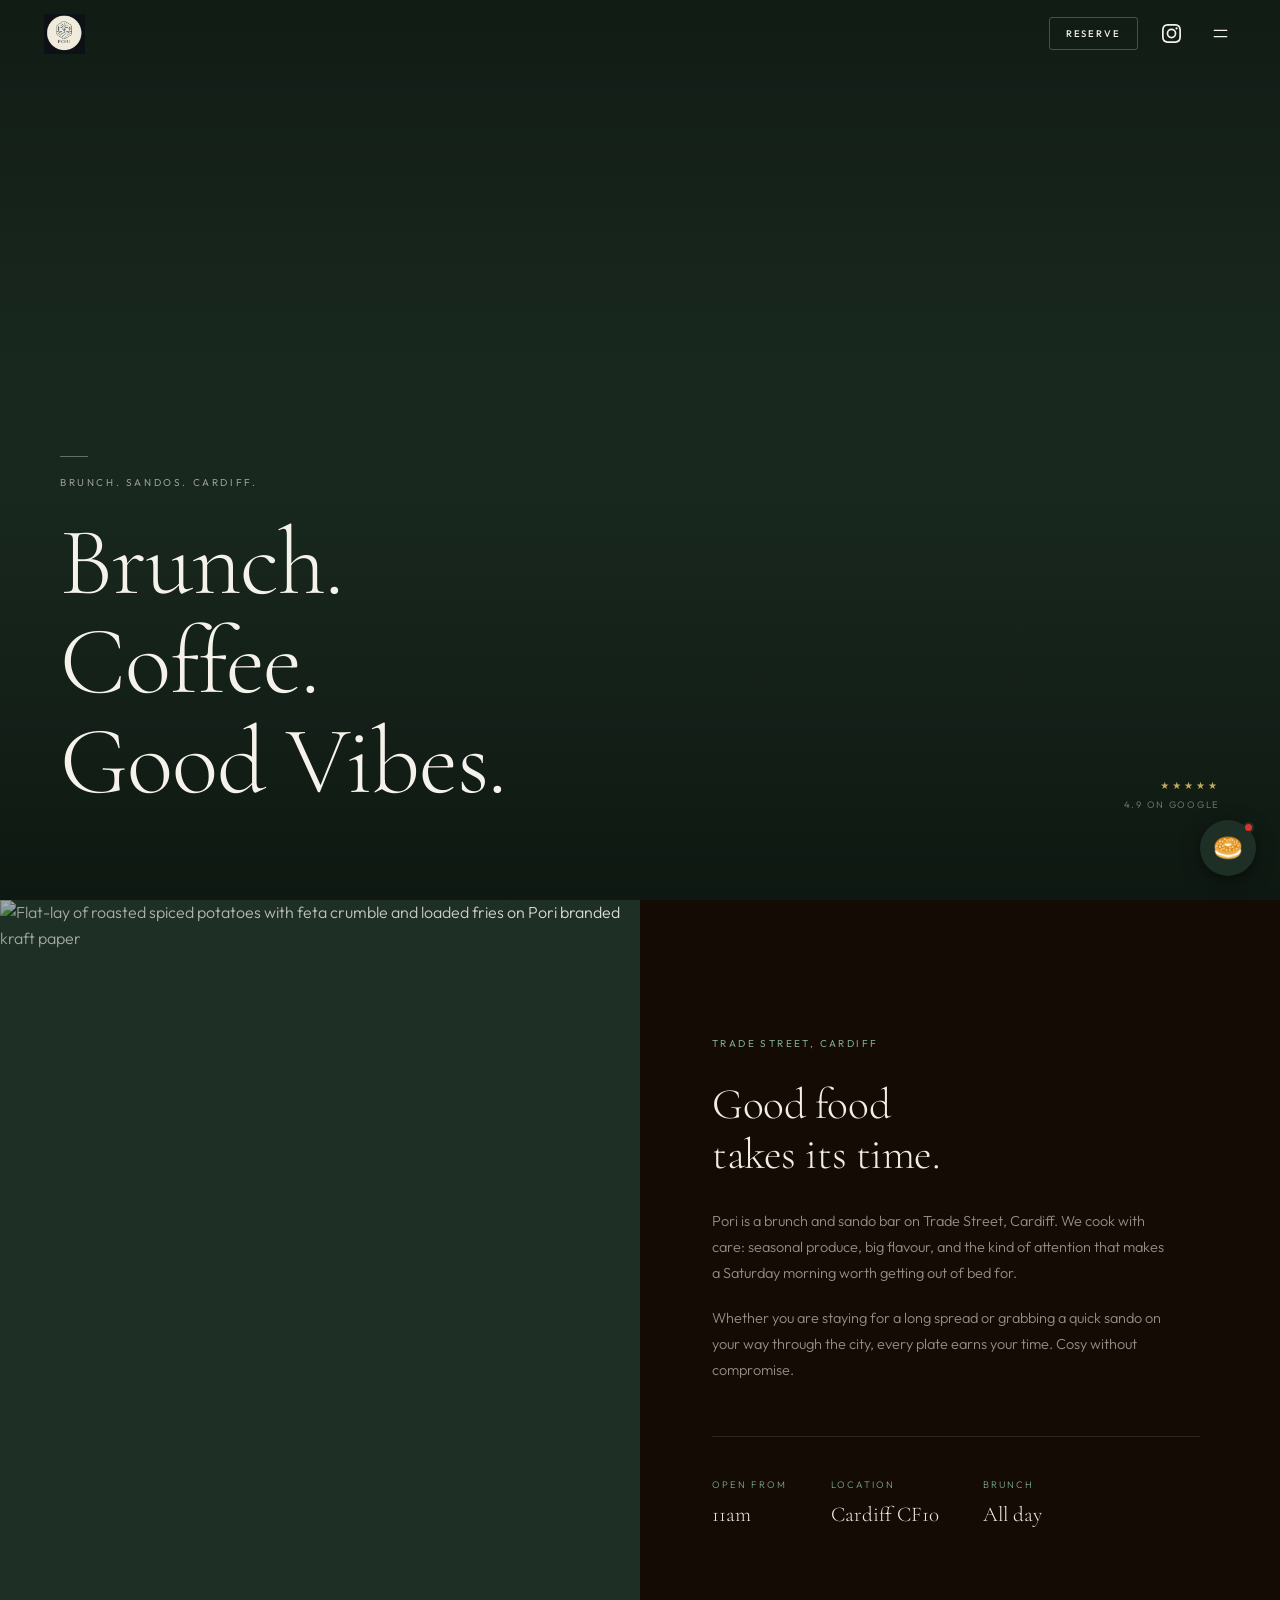
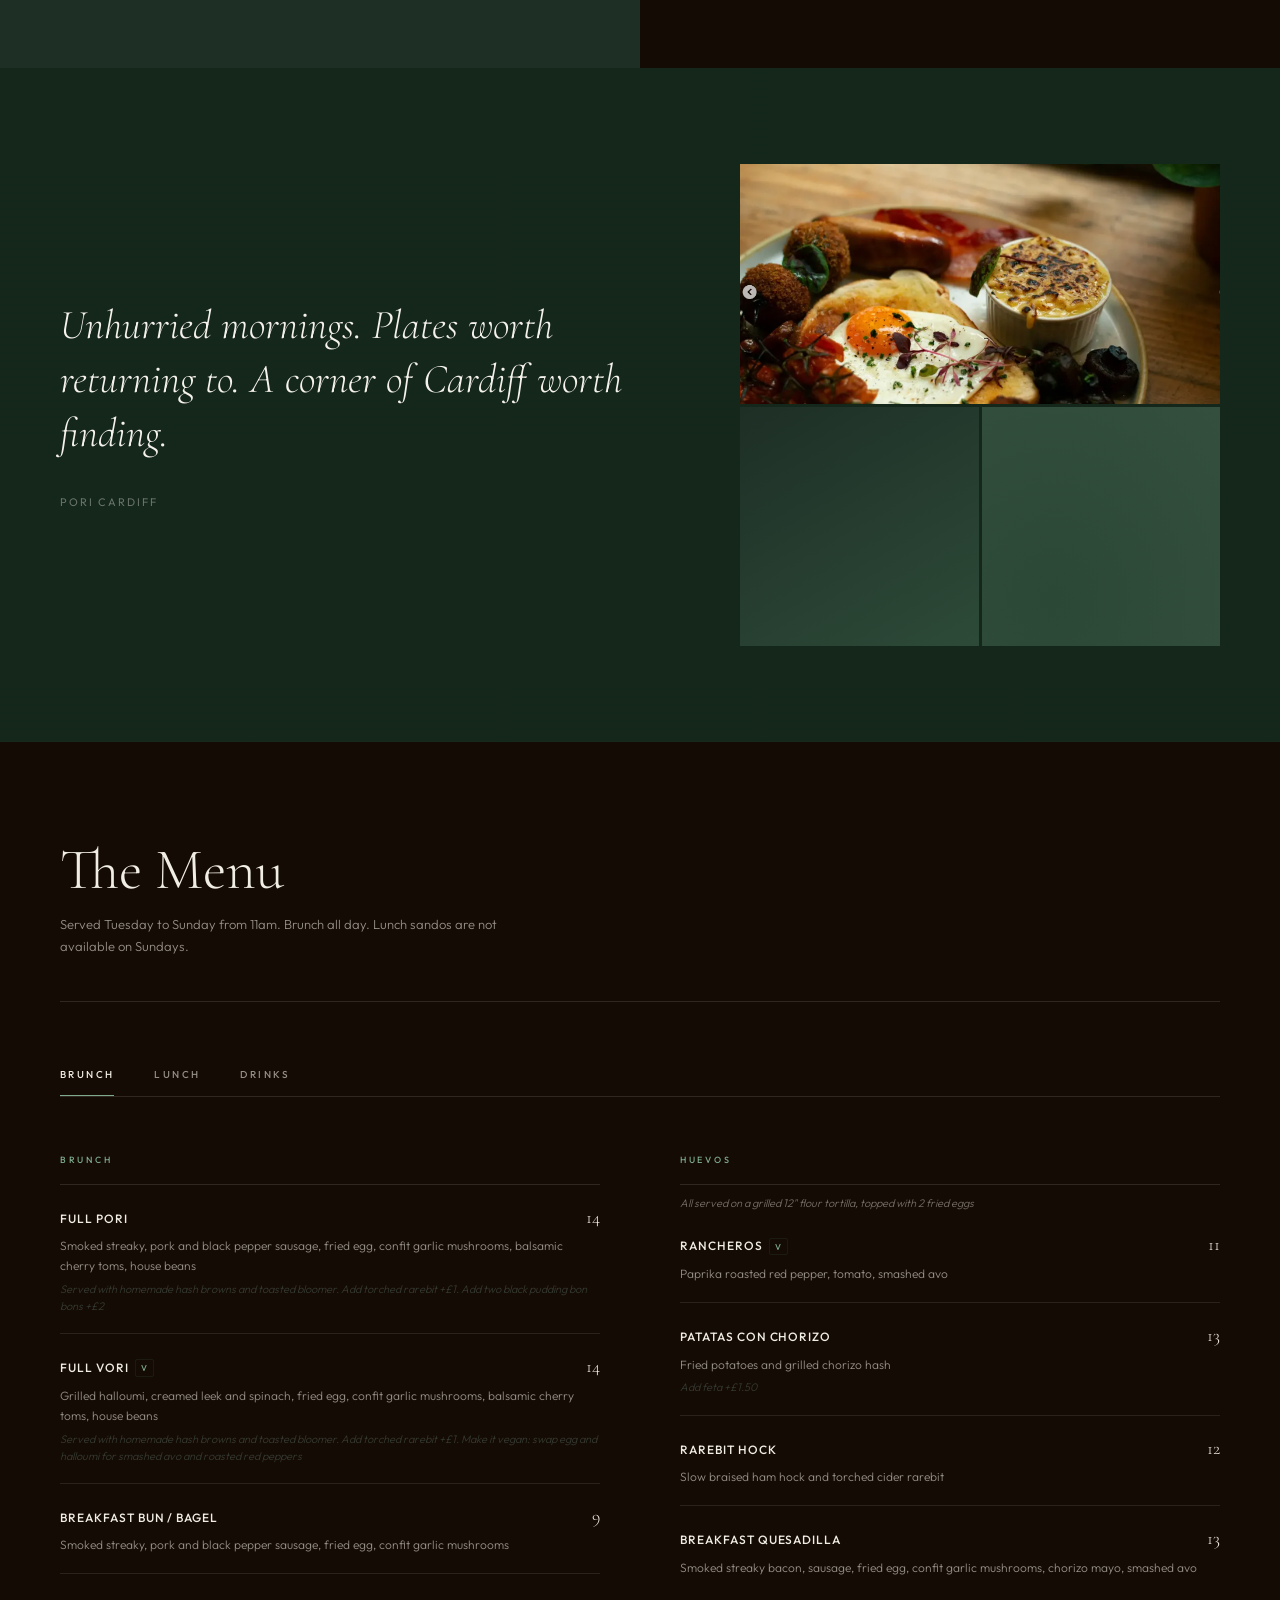
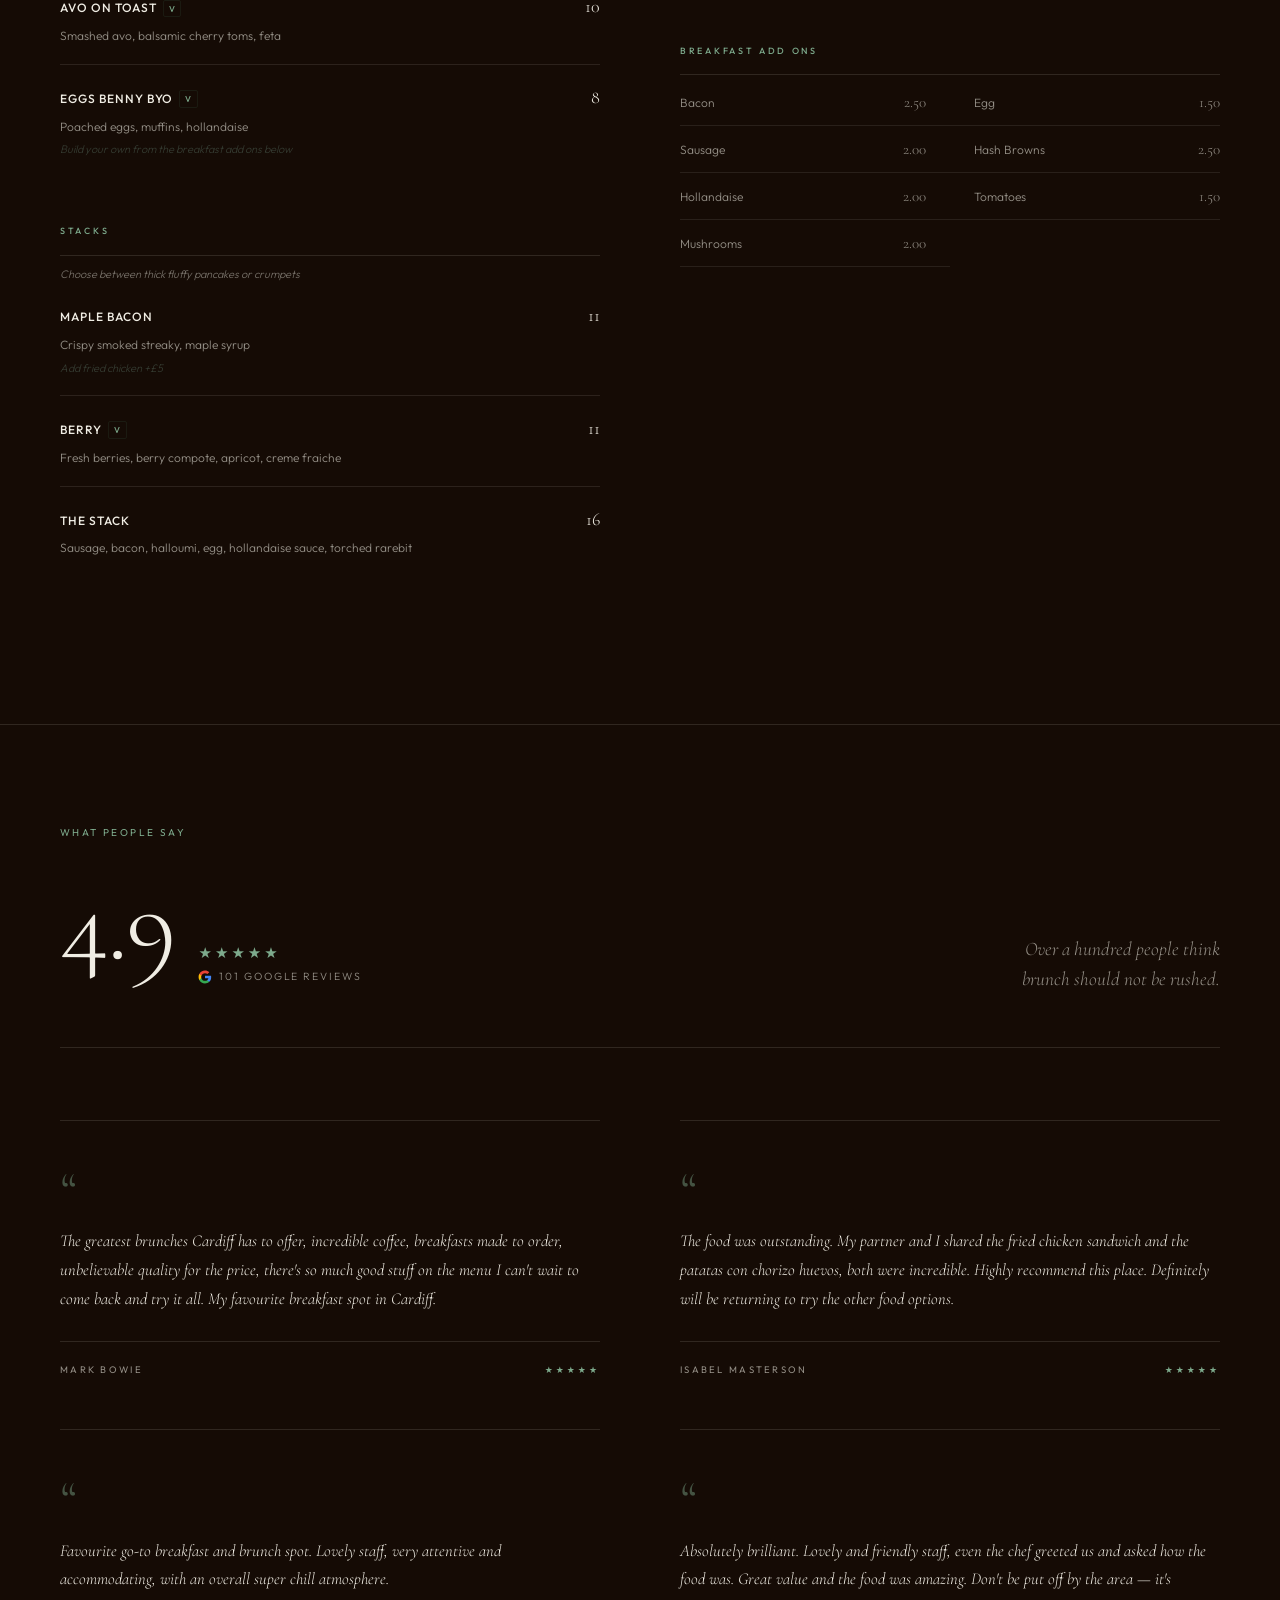
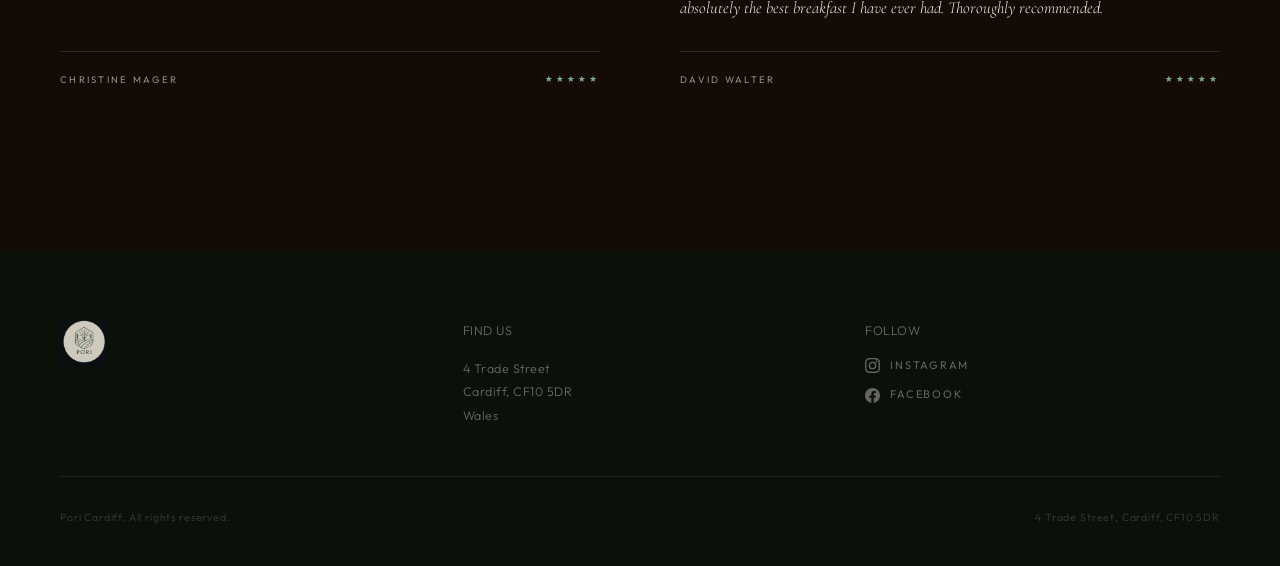
==== commit c1068836: "Update index.html" ====
--- a/index.html
+++ b/index.html
@@ -1536,7 +1536,7 @@
   <!-- ========== NAVIGATION ========== -->
   <nav class="nav" id="site-nav" role="navigation" aria-label="Site navigation">
     <a href="#" class="nav-logo" aria-label="Pori Cardiff - return to top">
-      <img src="images/pori-logo.png" alt="Pori Cardiff" width="40" height="40" id="nav-logo-img"
+      <img src="pori-logo.png" alt="Pori Cardiff" width="40" height="40" id="nav-logo-img"
            onerror="this.style.display='none';document.getElementById('nav-logo-fallback').style.display='block'">
       <span class="nav-logo-text" id="nav-logo-fallback" aria-hidden="true">Pori</span>
     </a>
@@ -1596,7 +1596,7 @@
   <section class="story" aria-label="Our story">
     <div class="story-img-wrap fade-up">
       <img
-        src="images/pori-spread.jpg"
+        src="pori-spread.jpg"
         alt="Flat-lay of roasted spiced potatoes with feta crumble and loaded fries on Pori branded kraft paper"
         loading="lazy"
         width="900"
@@ -1641,9 +1641,9 @@
       <p class="manifesto-attr fade-up d1">Pori Cardiff</p>
     </div>
     <div class="manifesto-tiles fade-up d2" aria-hidden="true">
-      <div class="tile tile-green-a"><img src="images/brekky1.png" alt="" loading="lazy" decoding="async"></div>
-      <div class="tile tile-green-b"><img src="images/brekky2.png" alt="" loading="lazy" decoding="async"></div>
-      <div class="tile tile-green-c"><img src="images/brekky3.png" alt="" loading="lazy" decoding="async"></div>
+      <div class="tile tile-green-a"><img src="brekky1.png" alt="" loading="lazy" decoding="async"></div>
+      <div class="tile tile-green-b"><img src="brekky2.png" alt="" loading="lazy" decoding="async"></div>
+      <div class="tile tile-green-c"><img src="brekky3.png" alt="" loading="lazy" decoding="async"></div>
     </div>
   </div>
 
@@ -2039,7 +2039,7 @@
       <div class="footer-col">
         <div class="footer-logo">
           <a href="#" aria-label="Pori Cardiff">
-            <img src="images/pori-logo.png" alt="Pori Cardiff" width="48" height="48" loading="lazy" id="footer-logo-img"
+            <img src="pori-logo.png" alt="Pori Cardiff" width="48" height="48" loading="lazy" id="footer-logo-img"
                  onerror="this.style.display='none';document.getElementById('footer-logo-fallback').style.display='block'">
             <span class="footer-logo-text" id="footer-logo-fallback">Pori</span>
           </a>
--- a/chat.css
+++ b/chat.css
@@ -0,0 +1,311 @@
+/* ============================================================
+   PORI CARDIFF — CHAT WIDGET
+   chat.css
+============================================================ */
+
+/* ------ Trigger button ------ */
+.pori-chat-trigger {
+  position: fixed;
+  bottom: 24px;
+  right: 24px;
+  z-index: 9100;
+  width: 56px;
+  height: 56px;
+  border-radius: 50%;
+  background: #1e2f26;
+  border: none;
+  cursor: pointer;
+  display: flex;
+  align-items: center;
+  justify-content: center;
+  box-shadow: 0 4px 20px rgba(0, 0, 0, 0.38), 0 1px 6px rgba(0, 0, 0, 0.22);
+  transition: transform 0.22s cubic-bezier(0.34, 1.56, 0.64, 1),
+              box-shadow 0.22s ease;
+  padding: 0;
+  outline-offset: 3px;
+}
+.pori-chat-trigger:hover {
+  transform: scale(1.1);
+  box-shadow: 0 8px 28px rgba(0, 0, 0, 0.44);
+}
+.pori-chat-trigger:focus-visible {
+  outline: 2px solid rgba(125, 170, 140, 0.7);
+}
+.pori-chat-trigger-icon {
+  font-size: 24px;
+  line-height: 1;
+  display: block;
+  user-select: none;
+}
+.pori-chat-dot {
+  position: absolute;
+  top: 2px;
+  right: 2px;
+  width: 11px;
+  height: 11px;
+  border-radius: 50%;
+  background: #d9342a;
+  border: 2px solid #1e2f26;
+  transition: opacity 0.2s ease, transform 0.2s ease;
+}
+.pori-chat-dot.hidden {
+  opacity: 0;
+  transform: scale(0);
+  pointer-events: none;
+}
+
+/* ------ Chat panel ------ */
+.pori-chat-panel {
+  position: fixed;
+  bottom: 90px;
+  right: 24px;
+  z-index: 9099;
+  width: 320px;
+  display: flex;
+  flex-direction: column;
+  background: #f5f2eb;
+  border-radius: 16px;
+  overflow: hidden;
+  box-shadow: 0 20px 60px rgba(0, 0, 0, 0.32), 0 4px 16px rgba(0, 0, 0, 0.18);
+
+  /* Closed state */
+  opacity: 0;
+  transform: translateY(14px) scale(0.97);
+  pointer-events: none;
+  transition: opacity 0.26s cubic-bezier(0.22, 1, 0.36, 1),
+              transform 0.26s cubic-bezier(0.22, 1, 0.36, 1);
+  transform-origin: bottom right;
+}
+.pori-chat-panel.open {
+  opacity: 1;
+  transform: translateY(0) scale(1);
+  pointer-events: all;
+}
+
+/* ------ Header ------ */
+.pori-chat-header {
+  background: #1e2f26;
+  padding: 14px 14px 14px 16px;
+  display: flex;
+  align-items: center;
+  justify-content: space-between;
+  flex-shrink: 0;
+}
+.pori-chat-header-left {
+  display: flex;
+  align-items: center;
+  gap: 10px;
+}
+.pori-chat-header-logo {
+  width: 34px;
+  height: 34px;
+  border-radius: 50%;
+  background: rgba(240, 237, 228, 0.08);
+  overflow: hidden;
+  display: flex;
+  align-items: center;
+  justify-content: center;
+  flex-shrink: 0;
+}
+.pori-chat-header-logo img {
+  width: 28px;
+  height: 28px;
+  object-fit: contain;
+  display: block;
+}
+.pori-chat-header-logo-fallback {
+  font-family: 'Cormorant Garamond', Georgia, serif;
+  font-size: 14px;
+  font-weight: 400;
+  font-style: italic;
+  color: rgba(240, 237, 228, 0.75);
+}
+.pori-chat-header-name {
+  font-family: 'Cormorant Garamond', Georgia, serif;
+  font-size: 15px;
+  font-weight: 400;
+  font-style: italic;
+  color: #f0ede4;
+  display: block;
+  line-height: 1.2;
+  letter-spacing: 0.01em;
+}
+.pori-chat-header-sub {
+  font-family: 'Outfit', system-ui, sans-serif;
+  font-size: 9.5px;
+  font-weight: 300;
+  letter-spacing: 0.18em;
+  text-transform: uppercase;
+  color: rgba(240, 237, 228, 0.48);
+  display: block;
+  margin-top: 1px;
+}
+.pori-chat-close {
+  background: none;
+  border: none;
+  color: rgba(240, 237, 228, 0.45);
+  font-size: 22px;
+  font-weight: 200;
+  line-height: 1;
+  cursor: pointer;
+  padding: 6px;
+  border-radius: 50%;
+  transition: color 0.18s ease, background 0.18s ease;
+  display: flex;
+  align-items: center;
+  justify-content: center;
+  flex-shrink: 0;
+}
+.pori-chat-close:hover {
+  color: #f0ede4;
+  background: rgba(240, 237, 228, 0.08);
+}
+
+/* ------ Message body ------ */
+.pori-chat-body {
+  flex: 1;
+  overflow-y: auto;
+  padding: 16px;
+  display: flex;
+  flex-direction: column;
+  gap: 10px;
+  min-height: 280px;
+  max-height: 310px;
+  scroll-behavior: smooth;
+}
+.pori-chat-body::-webkit-scrollbar { width: 4px; }
+.pori-chat-body::-webkit-scrollbar-track { background: transparent; }
+.pori-chat-body::-webkit-scrollbar-thumb { background: rgba(30, 47, 38, 0.18); border-radius: 2px; }
+
+/* Individual messages */
+.pori-msg {
+  max-width: 86%;
+  font-family: 'Outfit', system-ui, sans-serif;
+  font-size: 13.5px;
+  font-weight: 300;
+  line-height: 1.58;
+  padding: 10px 14px;
+  border-radius: 16px;
+  animation: pori-msg-in 0.22s ease forwards;
+}
+@keyframes pori-msg-in {
+  from { opacity: 0; transform: translateY(6px); }
+  to   { opacity: 1; transform: translateY(0); }
+}
+.pori-msg--bot {
+  align-self: flex-start;
+  background: #ffffff;
+  border: 1px solid rgba(30, 47, 38, 0.11);
+  color: #1a1714;
+  border-bottom-left-radius: 5px;
+}
+.pori-msg--user {
+  align-self: flex-end;
+  background: #1e2f26;
+  color: rgba(240, 237, 228, 0.92);
+  border-bottom-right-radius: 5px;
+}
+
+/* Quick-reply chip row */
+.pori-chat-qr {
+  display: flex;
+  flex-direction: column;
+  gap: 6px;
+  align-self: stretch;
+  animation: pori-msg-in 0.26s ease 0.12s both;
+}
+.pori-chat-qr-btn {
+  background: none;
+  border: 1px solid rgba(30, 47, 38, 0.24);
+  color: #1e2f26;
+  font-family: 'Outfit', system-ui, sans-serif;
+  font-size: 12.5px;
+  font-weight: 400;
+  letter-spacing: 0.01em;
+  padding: 8px 14px;
+  border-radius: 20px;
+  cursor: pointer;
+  text-align: left;
+  transition: background 0.18s ease, color 0.18s ease, border-color 0.18s ease;
+  line-height: 1.4;
+}
+.pori-chat-qr-btn:hover {
+  background: #1e2f26;
+  color: #f0ede4;
+  border-color: #1e2f26;
+}
+
+/* Follow-up / restart row */
+.pori-chat-followup {
+  display: flex;
+  align-items: center;
+  gap: 8px;
+  align-self: flex-start;
+  flex-wrap: wrap;
+  animation: pori-msg-in 0.22s ease 0.1s both;
+}
+.pori-chat-followup-text {
+  font-family: 'Outfit', system-ui, sans-serif;
+  font-size: 12px;
+  font-weight: 300;
+  color: rgba(26, 23, 20, 0.52);
+}
+.pori-chat-restart {
+  background: none;
+  border: none;
+  font-family: 'Outfit', system-ui, sans-serif;
+  font-size: 12px;
+  font-weight: 400;
+  color: #1e2f26;
+  cursor: pointer;
+  padding: 0;
+  text-decoration: underline;
+  text-underline-offset: 2px;
+  transition: opacity 0.18s ease;
+}
+.pori-chat-restart:hover { opacity: 0.65; }
+
+/* ------ Footer ------ */
+.pori-chat-footer {
+  padding: 7px 16px 9px;
+  text-align: center;
+  border-top: 1px solid rgba(30, 47, 38, 0.08);
+  flex-shrink: 0;
+}
+.pori-chat-footer span {
+  font-family: 'Outfit', system-ui, sans-serif;
+  font-size: 9px;
+  font-weight: 300;
+  letter-spacing: 0.18em;
+  text-transform: uppercase;
+  color: rgba(26, 23, 20, 0.26);
+}
+
+/* ------ Mobile ------ */
+@media (max-width: 480px) {
+  .pori-chat-panel {
+    right: 0;
+    left: 0;
+    bottom: 80px;
+    width: 100%;
+    border-radius: 16px 16px 0 0;
+    transform-origin: bottom center;
+  }
+  .pori-chat-body {
+    max-height: 42vh;
+    min-height: 200px;
+  }
+  .pori-chat-trigger {
+    bottom: 16px;
+    right: 16px;
+  }
+}
+
+/* ------ Reduced motion ------ */
+@media (prefers-reduced-motion: reduce) {
+  .pori-chat-panel { transition: opacity 0.15s ease; }
+  .pori-msg { animation: none; }
+  .pori-chat-qr { animation: none; }
+  .pori-chat-followup { animation: none; }
+  .pori-chat-trigger { transition: none; }
+}
